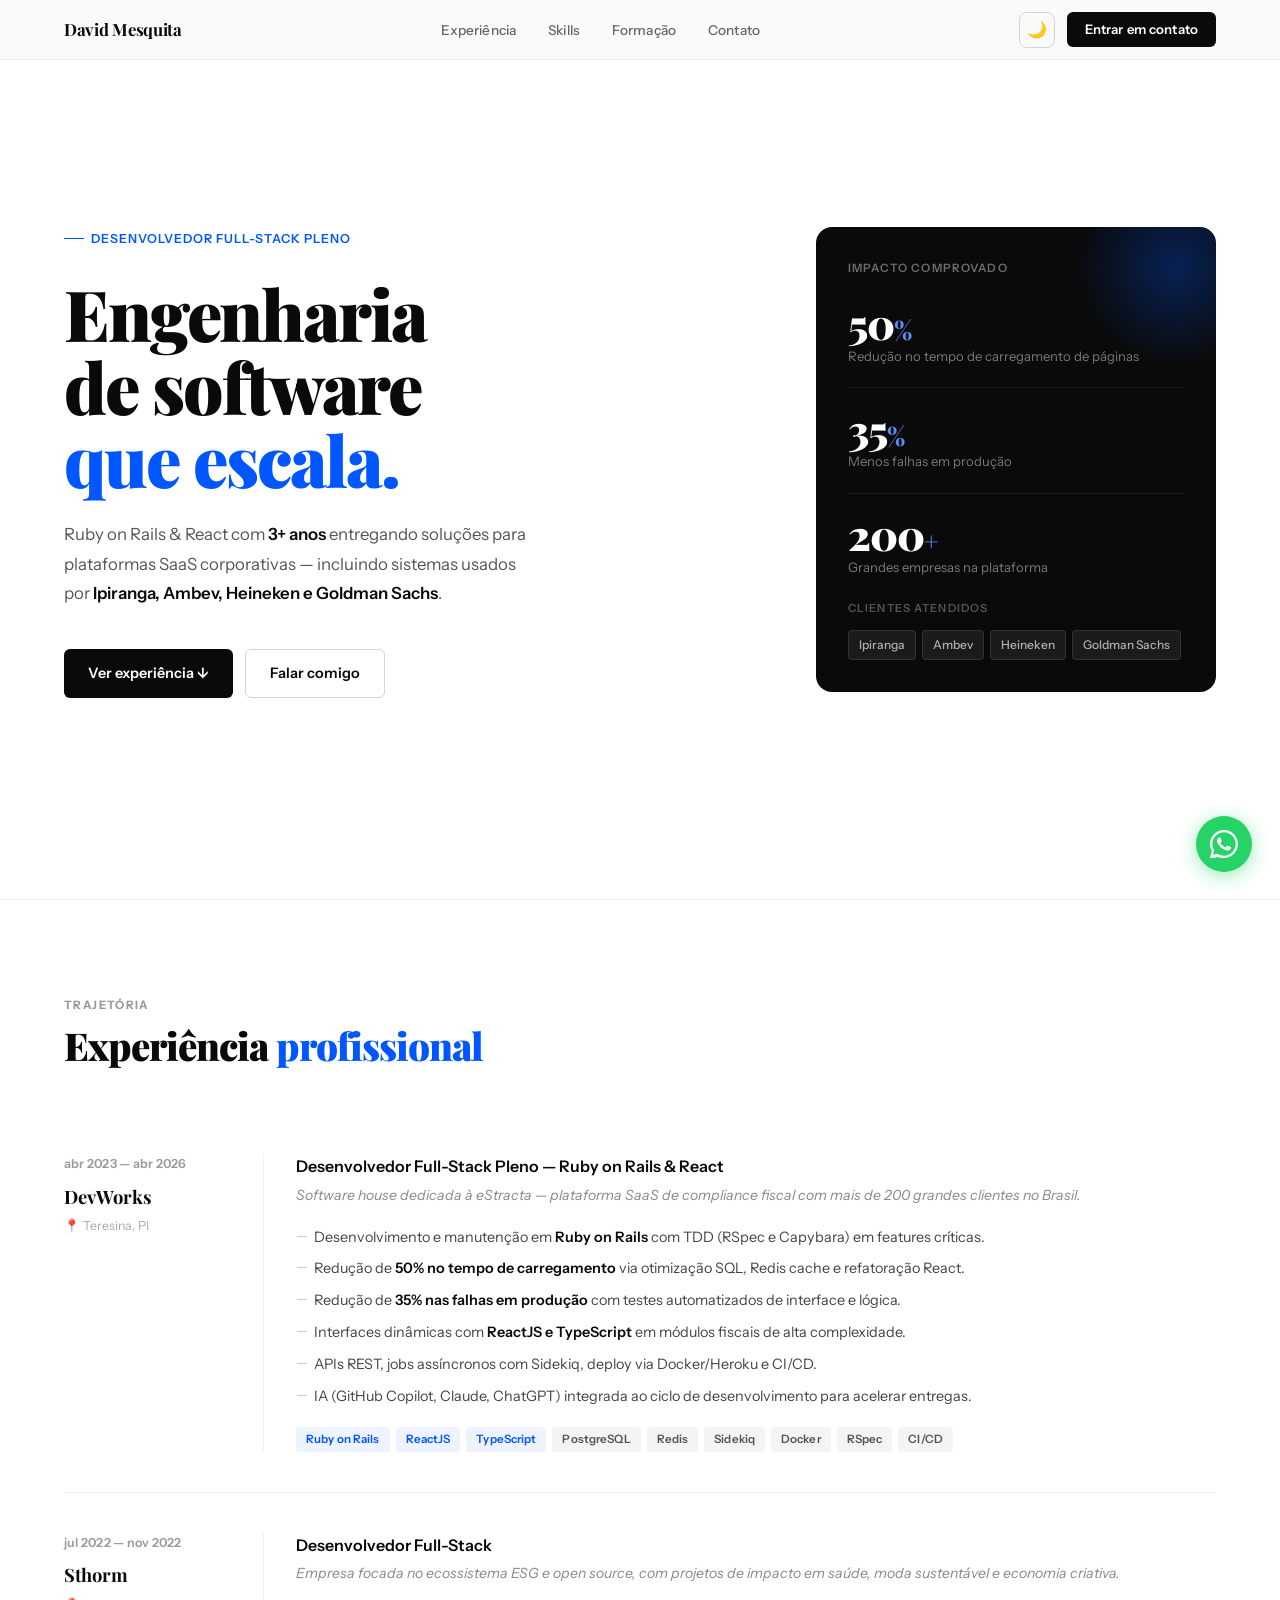
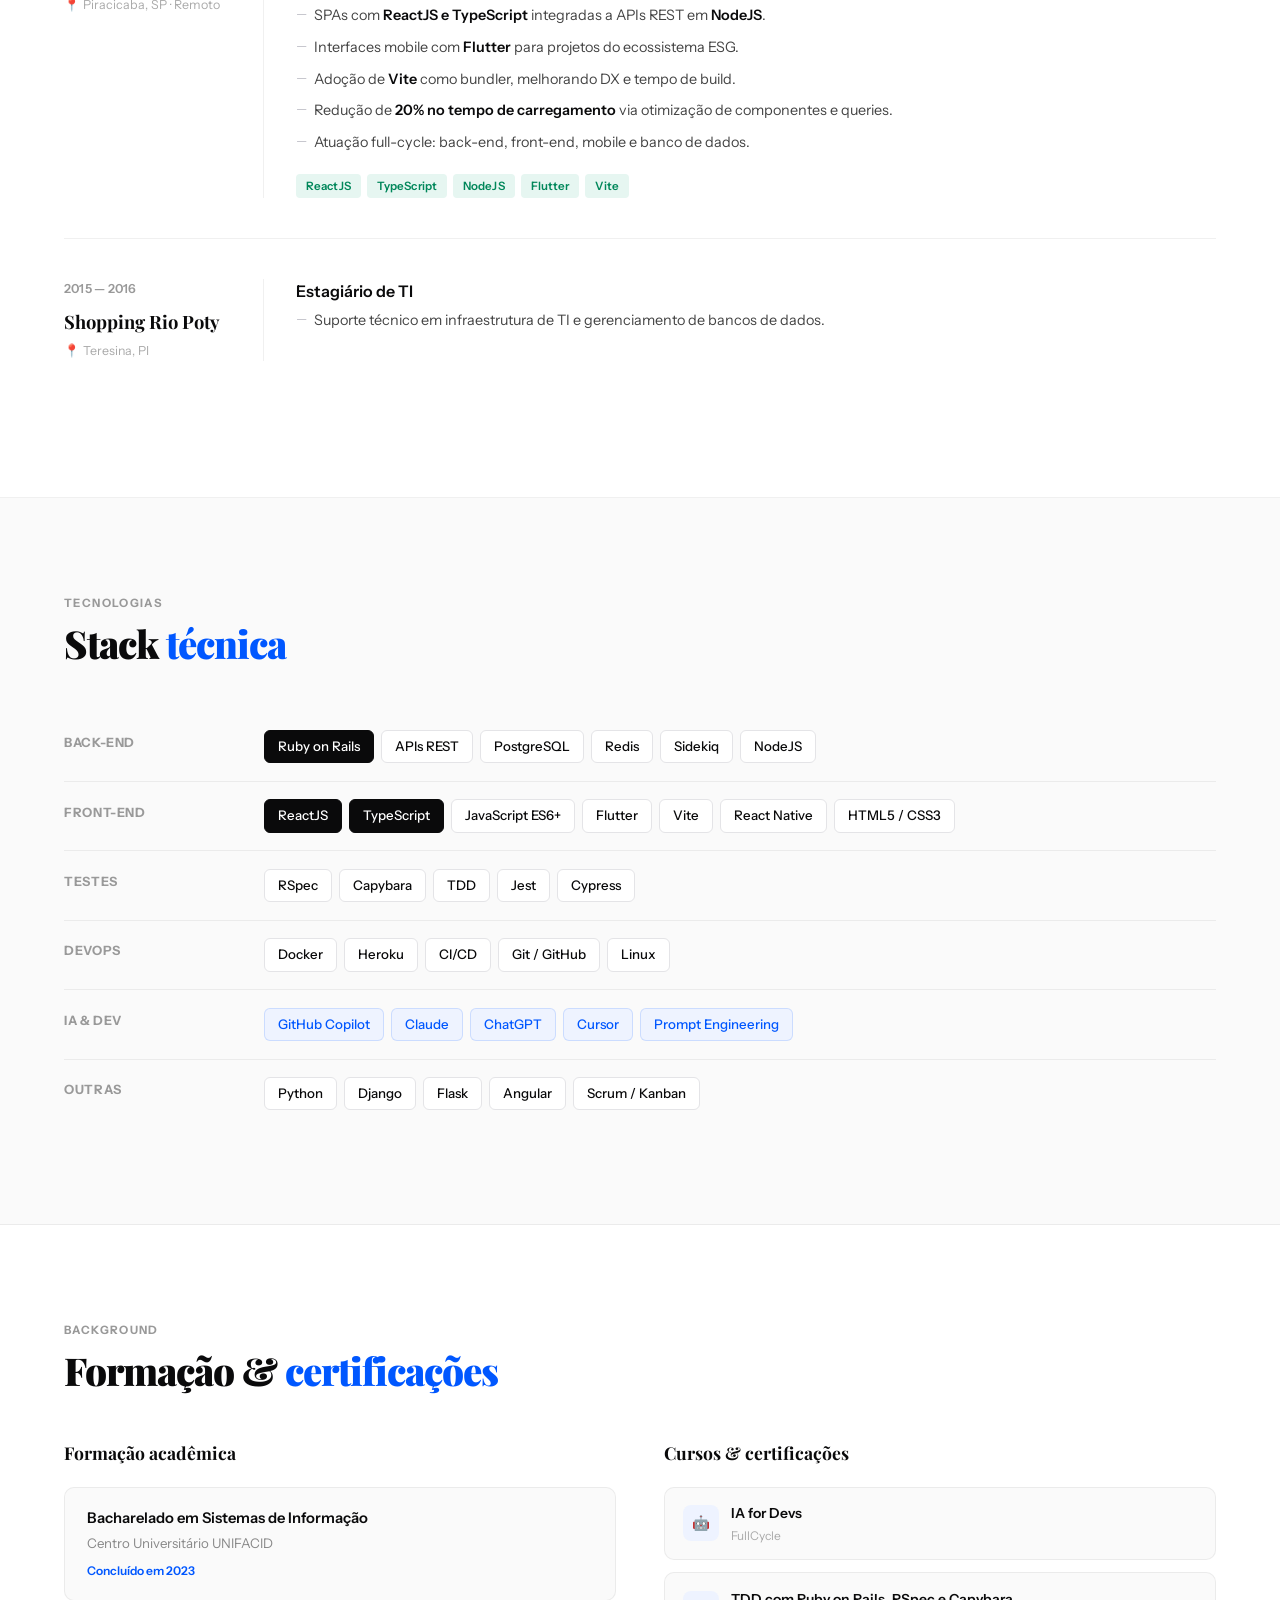
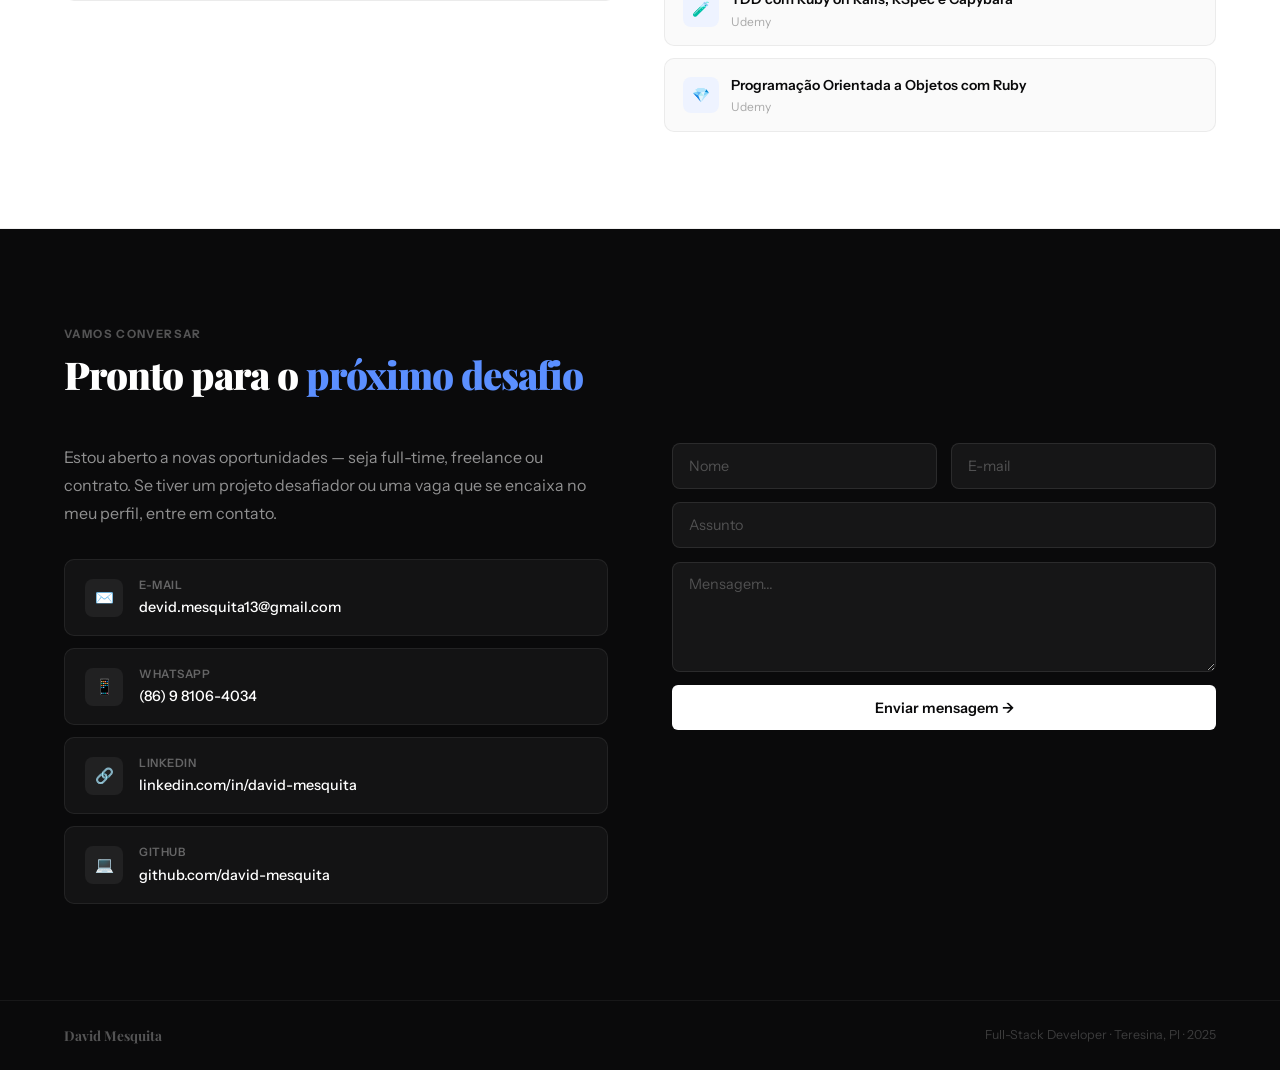
==== index.html @ e768d927 "fix falenames" ====
<!DOCTYPE html>
<html lang="pt-BR">
<head>
<meta charset="UTF-8"/>
<meta name="viewport" content="width=device-width, initial-scale=1.0"/>
<title>David Mesquita — Full-Stack Developer</title>
<link href="https://fonts.googleapis.com/css2?family=Playfair+Display:wght@700;900&family=Instrument+Sans:wght@400;500;600&display=swap" rel="stylesheet"/>
<link rel="stylesheet" href="portfolio-david-mesquita.css"/>
</head>
<body>
 
<nav>
  <span class="nav-name">David Mesquita</span>
  <ul class="nav-links">
    <li><a href="#experiencia">Experiência</a></li>
    <li><a href="#habilidades">Skills</a></li>
    <li><a href="#formacao">Formação</a></li>
    <li><a href="#contato">Contato</a></li>
  </ul>
  <div class="nav-actions">
    <button class="dm-btn" id="dm-toggle" title="Alternar modo escuro">🌙</button>
    <a href="mailto:devid.mesquita13@gmail.com" class="nav-cta">Entrar em contato</a>
  </div>
</nav>
 
<section id="hero">
  <div class="hero-inner section-wrap">
    <div class="hero-left">
      <div class="hero-tag r">Desenvolvedor Full-Stack Pleno</div>
      <h1 class="r2">Engenharia<br>de software<br><em>que escala.</em></h1>
      <p class="hero-desc r3">
        Ruby on Rails &amp; React com <strong>3+ anos</strong> entregando soluções
        para plataformas SaaS corporativas — incluindo sistemas usados por
        <strong>Ipiranga, Ambev, Heineken e Goldman Sachs</strong>.
      </p>
      <div class="hero-actions r3">
        <a href="#experiencia" class="btn btn-dark">Ver experiência ↓</a>
        <a href="#contato" class="btn btn-ghost">Falar comigo</a>
      </div>
    </div>
    <div class="hero-card r2">
      <div class="hc-label">Impacto comprovado</div>
      <div class="hc-stat">
        <div class="hc-num">50<span>%</span></div>
        <div class="hc-desc">Redução no tempo de carregamento de páginas</div>
      </div>
      <div class="hc-divider"></div>
      <div class="hc-stat">
        <div class="hc-num">35<span>%</span></div>
        <div class="hc-desc">Menos falhas em produção</div>
      </div>
      <div class="hc-divider"></div>
      <div class="hc-stat">
        <div class="hc-num">200<span>+</span></div>
        <div class="hc-desc">Grandes empresas na plataforma</div>
      </div>
      <div class="hc-companies">
        <div class="hc-co-label">Clientes atendidos</div>
        <div class="hc-co-list">
          <span class="hc-co-chip">Ipiranga</span>
          <span class="hc-co-chip">Ambev</span>
          <span class="hc-co-chip">Heineken</span>
          <span class="hc-co-chip">Goldman Sachs</span>
        </div>
      </div>
    </div>
  </div>
</section>
 
<section id="experiencia">
  <div class="section-wrap">
    <div class="sec-label r">Trajetória</div>
    <h2 class="r2">Experiência <em>profissional</em></h2>
    <div class="exp-grid">
 
      <div class="exp-row r">
        <div class="exp-left">
          <div class="exp-period">abr 2023 — abr 2026</div>
          <div class="exp-co">DevWorks</div>
          <div class="exp-loc">📍 Teresina, PI</div>
        </div>
        <div class="exp-right">
          <div class="exp-role">Desenvolvedor Full-Stack Pleno — Ruby on Rails &amp; React</div>
          <div class="exp-about">Software house dedicada à eStracta — plataforma SaaS de compliance fiscal com mais de 200 grandes clientes no Brasil.</div>
          <ul class="exp-points">
            <li>Desenvolvimento e manutenção em <strong>Ruby on Rails</strong> com TDD (RSpec e Capybara) em features críticas.</li>
            <li>Redução de <strong>50% no tempo de carregamento</strong> via otimização SQL, Redis cache e refatoração React.</li>
            <li>Redução de <strong>35% nas falhas em produção</strong> com testes automatizados de interface e lógica.</li>
            <li>Interfaces dinâmicas com <strong>ReactJS e TypeScript</strong> em módulos fiscais de alta complexidade.</li>
            <li>APIs REST, jobs assíncronos com Sidekiq, deploy via Docker/Heroku e CI/CD.</li>
            <li>IA (GitHub Copilot, Claude, ChatGPT) integrada ao ciclo de desenvolvimento para acelerar entregas.</li>
          </ul>
          <div class="exp-chips">
            <span class="chip blue">Ruby on Rails</span>
            <span class="chip blue">ReactJS</span>
            <span class="chip blue">TypeScript</span>
            <span class="chip">PostgreSQL</span>
            <span class="chip">Redis</span>
            <span class="chip">Sidekiq</span>
            <span class="chip">Docker</span>
            <span class="chip">RSpec</span>
            <span class="chip">CI/CD</span>
          </div>
        </div>
      </div>
 
      <div class="exp-row r2">
        <div class="exp-left">
          <div class="exp-period">jul 2022 — nov 2022</div>
          <div class="exp-co">Sthorm</div>
          <div class="exp-loc">📍 Piracicaba, SP · Remoto</div>
        </div>
        <div class="exp-right">
          <div class="exp-role">Desenvolvedor Full-Stack</div>
          <div class="exp-about">Empresa focada no ecossistema ESG e open source, com projetos de impacto em saúde, moda sustentável e economia criativa.</div>
          <ul class="exp-points">
            <li>SPAs com <strong>ReactJS e TypeScript</strong> integradas a APIs REST em <strong>NodeJS</strong>.</li>
            <li>Interfaces mobile com <strong>Flutter</strong> para projetos do ecossistema ESG.</li>
            <li>Adoção de <strong>Vite</strong> como bundler, melhorando DX e tempo de build.</li>
            <li>Redução de <strong>20% no tempo de carregamento</strong> via otimização de componentes e queries.</li>
            <li>Atuação full-cycle: back-end, front-end, mobile e banco de dados.</li>
          </ul>
          <div class="exp-chips">
            <span class="chip green">ReactJS</span>
            <span class="chip green">TypeScript</span>
            <span class="chip green">NodeJS</span>
            <span class="chip green">Flutter</span>
            <span class="chip green">Vite</span>
          </div>
        </div>
      </div>
 
      <div class="exp-row r3">
        <div class="exp-left">
          <div class="exp-period">2015 — 2016</div>
          <div class="exp-co">Shopping Rio Poty</div>
          <div class="exp-loc">📍 Teresina, PI</div>
        </div>
        <div class="exp-right">
          <div class="exp-role">Estagiário de TI</div>
          <ul class="exp-points">
            <li>Suporte técnico em infraestrutura de TI e gerenciamento de bancos de dados.</li>
          </ul>
        </div>
      </div>
 
    </div>
  </div>
</section>
 
<section id="habilidades">
  <div class="section-wrap">
    <div class="sec-label r">Tecnologias</div>
    <h2 class="r2">Stack <em>técnica</em></h2>
    <table class="skills-table r">
      <tr>
        <td><div class="sk-cat">Back-End</div></td>
        <td><div class="sk-tags">
          <span class="sk-tag highlight">Ruby on Rails</span>
          <span class="sk-tag">APIs REST</span>
          <span class="sk-tag">PostgreSQL</span>
          <span class="sk-tag">Redis</span>
          <span class="sk-tag">Sidekiq</span>
          <span class="sk-tag">NodeJS</span>
        </div></td>
      </tr>
      <tr>
        <td><div class="sk-cat">Front-End</div></td>
        <td><div class="sk-tags">
          <span class="sk-tag highlight">ReactJS</span>
          <span class="sk-tag highlight">TypeScript</span>
          <span class="sk-tag">JavaScript ES6+</span>
          <span class="sk-tag">Flutter</span>
          <span class="sk-tag">Vite</span>
          <span class="sk-tag">React Native</span>
          <span class="sk-tag">HTML5 / CSS3</span>
        </div></td>
      </tr>
      <tr>
        <td><div class="sk-cat">Testes</div></td>
        <td><div class="sk-tags">
          <span class="sk-tag">RSpec</span>
          <span class="sk-tag">Capybara</span>
          <span class="sk-tag">TDD</span>
          <span class="sk-tag">Jest</span>
          <span class="sk-tag">Cypress</span>
        </div></td>
      </tr>
      <tr>
        <td><div class="sk-cat">DevOps</div></td>
        <td><div class="sk-tags">
          <span class="sk-tag">Docker</span>
          <span class="sk-tag">Heroku</span>
          <span class="sk-tag">CI/CD</span>
          <span class="sk-tag">Git / GitHub</span>
          <span class="sk-tag">Linux</span>
        </div></td>
      </tr>
      <tr>
        <td><div class="sk-cat">IA &amp; Dev</div></td>
        <td><div class="sk-tags">
          <span class="sk-tag ai-tag">GitHub Copilot</span>
          <span class="sk-tag ai-tag">Claude</span>
          <span class="sk-tag ai-tag">ChatGPT</span>
          <span class="sk-tag ai-tag">Cursor</span>
          <span class="sk-tag ai-tag">Prompt Engineering</span>
        </div></td>
      </tr>
      <tr>
        <td><div class="sk-cat">Outras</div></td>
        <td><div class="sk-tags">
          <span class="sk-tag">Python</span>
          <span class="sk-tag">Django</span>
          <span class="sk-tag">Flask</span>
          <span class="sk-tag">Angular</span>
          <span class="sk-tag">Scrum / Kanban</span>
        </div></td>
      </tr>
    </table>
  </div>
</section>
 
<section id="formacao">
  <div class="section-wrap">
    <div class="sec-label r">Background</div>
    <h2 class="r2">Formação &amp; <em>certificações</em></h2>
    <div class="edu-certs-grid">
      <div class="edu-block r">
        <h3>Formação acadêmica</h3>
        <div class="edu-item">
          <div class="edu-degree">Bacharelado em Sistemas de Informação</div>
          <div class="edu-school">Centro Universitário UNIFACID</div>
          <div class="edu-year">Concluído em 2023</div>
        </div>
      </div>
      <div class="edu-block r2">
        <h3>Cursos &amp; certificações</h3>
        <div class="cert-list">
          <div class="cert-item">
            <div class="cert-icon">🤖</div>
            <div>
              <div class="cert-name">IA for Devs</div>
              <div class="cert-source">FullCycle</div>
            </div>
          </div>
          <div class="cert-item">
            <div class="cert-icon">🧪</div>
            <div>
              <div class="cert-name">TDD com Ruby on Rails, RSpec e Capybara</div>
              <div class="cert-source">Udemy</div>
            </div>
          </div>
          <div class="cert-item">
            <div class="cert-icon">💎</div>
            <div>
              <div class="cert-name">Programação Orientada a Objetos com Ruby</div>
              <div class="cert-source">Udemy</div>
            </div>
          </div>
        </div>
      </div>
    </div>
  </div>
</section>
 
<section id="contato">
  <div class="section-wrap">
    <div class="sec-label r">Vamos conversar</div>
    <h2 class="r2">Pronto para o <em>próximo desafio</em></h2>
    <div class="contact-inner">
      <div class="r">
        <p class="contact-text">Estou aberto a novas oportunidades — seja full-time, freelance ou contrato. Se tiver um projeto desafiador ou uma vaga que se encaixa no meu perfil, entre em contato.</p>
        <div class="contact-links">
          <a href="mailto:devid.mesquita13@gmail.com" class="contact-link">
            <div class="cl-icon">✉️</div>
            <div><div class="cl-label">E-mail</div><div class="cl-value">devid.mesquita13@gmail.com</div></div>
          </a>
          <a href="https://wa.me/5586981064034" target="_blank" class="contact-link">
            <div class="cl-icon">📱</div>
            <div><div class="cl-label">WhatsApp</div><div class="cl-value">(86) 9 8106-4034</div></div>
          </a>
          <a href="https://linkedin.com/in/david-mesquita" target="_blank" class="contact-link">
            <div class="cl-icon">🔗</div>
            <div><div class="cl-label">LinkedIn</div><div class="cl-value">linkedin.com/in/david-mesquita</div></div>
          </a>
          <a href="https://github.com/david-mesquita" target="_blank" class="contact-link">
            <div class="cl-icon">💻</div>
            <div><div class="cl-label">GitHub</div><div class="cl-value">github.com/david-mesquita</div></div>
          </a>
        </div>
      </div>
      <form class="contact-form r2" onsubmit="sendForm(event)">
        <div class="cf-row">
          <input type="text" placeholder="Nome" required/>
          <input type="email" placeholder="E-mail" required/>
        </div>
        <input type="text" placeholder="Assunto" required/>
        <textarea placeholder="Mensagem..." required></textarea>
        <button type="submit" class="btn btn-send">Enviar mensagem →</button>
      </form>
    </div>
  </div>
</section>
 
<a href="https://wa.me/5586981064034" target="_blank" id="whatsapp-btn" title="Falar no WhatsApp">
  <svg width="28" height="28" viewBox="0 0 24 24" fill="#fff" xmlns="http://www.w3.org/2000/svg">
    <path d="M17.472 14.382c-.297-.149-1.758-.867-2.03-.967-.273-.099-.471-.148-.67.15-.197.297-.767.966-.94 1.164-.173.199-.347.223-.644.075-.297-.15-1.255-.463-2.39-1.475-.883-.788-1.48-1.761-1.653-2.059-.173-.297-.018-.458.13-.606.134-.133.298-.347.446-.52.149-.174.198-.298.298-.497.099-.198.05-.371-.025-.52-.075-.149-.669-1.612-.916-2.207-.242-.579-.487-.5-.669-.51-.173-.008-.371-.01-.57-.01-.198 0-.52.074-.792.372-.272.297-1.04 1.016-1.04 2.479 0 1.462 1.065 2.875 1.213 3.074.149.198 2.096 3.2 5.077 4.487.709.306 1.262.489 1.694.625.712.227 1.36.195 1.871.118.571-.085 1.758-.719 2.006-1.413.248-.694.248-1.289.173-1.413-.074-.124-.272-.198-.57-.347z"/>
    <path d="M12 0C5.373 0 0 5.373 0 12c0 2.127.558 4.126 1.535 5.862L.057 23.885a.5.5 0 0 0 .611.611l6.101-1.442A11.945 11.945 0 0 0 12 24c6.627 0 12-5.373 12-12S18.627 0 12 0zm0 22c-1.891 0-3.667-.516-5.184-1.416l-.372-.22-3.862.913.944-3.785-.243-.389A9.96 9.96 0 0 1 2 12C2 6.477 6.477 2 12 2s10 4.477 10 10-4.477 10-10 10z"/>
  </svg>
</a>
 
<footer>
  <span class="footer-name">David Mesquita</span>
  <span class="footer-note">Full-Stack Developer · Teresina, PI · 2025</span>
</footer>
 
<script>
const dmBtn=document.getElementById('dm-toggle');
const saved=localStorage.getItem('dm');
if(saved==='1'){document.body.classList.add('dark');dmBtn.textContent='☀️'}
dmBtn.onclick=()=>{
  const on=document.body.classList.toggle('dark');
  dmBtn.textContent=on?'☀️':'🌙';
  localStorage.setItem('dm',on?'1':'0');
};
const wa=document.getElementById('whatsapp-btn');
wa.onmouseenter=()=>{wa.style.transform='scale(1.1)';wa.style.boxShadow='0 6px 28px rgba(37,211,102,.6)'};
wa.onmouseleave=()=>{wa.style.transform='';wa.style.boxShadow='0 4px 20px rgba(37,211,102,.45)'};
const io=new IntersectionObserver(e=>{e.forEach(x=>{if(x.isIntersecting)x.target.classList.add('in')})},{threshold:0.08});
document.querySelectorAll('.r,.r2,.r3').forEach(el=>io.observe(el));
function sendForm(e){
  e.preventDefault();
  const b=e.target.querySelector('button');
  b.textContent='Mensagem enviada ✓';
  b.style.background='#e6f6f1';b.style.color='#00875A';
  setTimeout(()=>{b.textContent='Enviar mensagem →';b.style.background='';b.style.color='';e.target.reset();},3500);
}
</script>
</body>
</html>
---- portfolio-david-mesquita.css ----
﻿
*,*::before,*::after{box-sizing:border-box;margin:0;padding:0}
:root{
  --ink:#0A0A0B;
  --ink2:#111114;
  --ink3:#18181C;
  --wire:#E8E8EA;
  --wire2:#C8C8CC;
  --wire3:rgba(0,0,0,0.06);
  --blue:#0057FF;
  --blue-light:#EEF3FF;
  --green:#00875A;
  --green-light:#E6F6F1;
  --amber:#7A4F00;
  --amber-light:#FFF8E6;
  --head:'Playfair Display',serif;
  --body:'Instrument Sans',sans-serif;
  --r:6px;
}
html{scroll-behavior:smooth}
body{background:#FAFAFA;color:var(--ink);font-family:var(--body);font-size:16px;line-height:1.6;-webkit-font-smoothing:antialiased;transition:background .3s,color .3s}
body.dark{background:#111114;color:#F0F0F2}
body.dark nav{background:rgba(17,17,20,0.92);border-bottom-color:rgba(255,255,255,0.06)}
body.dark .nav-name{color:#F0F0F2}
body.dark .nav-links a{color:#777}
body.dark .nav-links a:hover{color:#F0F0F2}
body.dark .nav-cta{background:#F0F0F2;color:#111}
body.dark #hero{background:#111114}
body.dark h1,body.dark h2{color:#F0F0F2}
body.dark .hero-desc{color:#888}
body.dark .hero-desc strong{color:#F0F0F2}
body.dark .btn-ghost{color:#F0F0F2;border-color:rgba(255,255,255,0.15)}
body.dark .btn-ghost:hover{border-color:#F0F0F2}
body.dark #experiencia,body.dark #formacao{background:#111114}
body.dark #habilidades{background:#0D0D10}
body.dark .exp-left{border-right-color:rgba(255,255,255,0.07)}
body.dark .exp-row:not(:last-child){border-bottom-color:rgba(255,255,255,0.07)}
body.dark .exp-co,.body.dark .exp-role{color:#F0F0F2}
body.dark .exp-role{color:#F0F0F2}
body.dark .exp-period,.body.dark .exp-loc,.body.dark .exp-about{color:#666}
body.dark .exp-loc{color:#666}
body.dark .exp-about{color:#666;font-style:italic}
body.dark .exp-points li{color:#999}
body.dark .exp-points li strong{color:#F0F0F2}
body.dark .chip{background:rgba(255,255,255,0.06);color:#aaa}
body.dark .chip.blue{background:rgba(0,87,255,0.15);color:#6BA3FF}
body.dark .chip.green{background:rgba(0,135,90,0.15);color:#3ECF8E}
body.dark .skills-table tr{border-bottom-color:rgba(255,255,255,0.07)}
body.dark .skills-table tr:hover{background:rgba(255,255,255,0.03)}
body.dark .sk-cat{color:#555}
body.dark .sk-tag{background:#1A1A1F;border-color:rgba(255,255,255,0.09);color:#ccc}
body.dark .sk-tag:hover{border-color:rgba(255,255,255,0.25)}
body.dark .sk-tag.highlight{background:#F0F0F2;color:#111;border-color:#F0F0F2}
body.dark .sk-tag.ai-tag{background:rgba(0,87,255,0.15);color:#6BA3FF;border-color:rgba(0,87,255,0.25)}
body.dark .sec-label{color:#444}
body.dark .edu-item{background:#1A1A1F;border-color:rgba(255,255,255,0.07)}
body.dark .cert-item{background:#1A1A1F;border-color:rgba(255,255,255,0.07)}
body.dark .edu-degree,.body.dark .edu-block h3{color:#F0F0F2}
body.dark .edu-block h3{color:#F0F0F2}
body.dark .edu-school,.body.dark .cert-source{color:#666}
body.dark .cert-source{color:#555}
body.dark .cert-name{color:#F0F0F2}
body.dark .edu-certs-grid .edu-year{color:#6BA3FF}
.dm-btn{
  width:36px;height:36px;border-radius:8px;
  background:transparent;border:1.5px solid #D4D4D8;
  display:flex;align-items:center;justify-content:center;
  cursor:pointer;transition:all .18s;font-size:1rem;flex-shrink:0;
}
.dm-btn:hover{border-color:var(--ink);background:rgba(0,0,0,0.04)}
body.dark .dm-btn{border-color:rgba(255,255,255,0.15);background:rgba(255,255,255,0.04)}
body.dark .dm-btn:hover{border-color:rgba(255,255,255,0.35)}
 
nav{
  position:fixed;top:0;left:0;right:0;z-index:200;
  display:flex;align-items:center;justify-content:space-between;
  padding:0 5%;height:60px;
  background:rgba(250,250,250,0.92);
  backdrop-filter:blur(20px);
  border-bottom:1px solid rgba(0,0,0,0.06);
}
.nav-name{font-family:var(--head);font-size:1.05rem;font-weight:700;letter-spacing:-0.3px;color:var(--ink)}
.nav-links{display:flex;gap:2rem;list-style:none}
.nav-links a{color:#666;text-decoration:none;font-size:0.85rem;font-weight:500;letter-spacing:0.01em;transition:color .2s}
.nav-links a:hover{color:var(--ink)}
.nav-actions{display:flex;align-items:center;gap:.75rem}
.nav-cta{
  padding:7px 18px;border-radius:var(--r);
  background:var(--ink);color:#fff;
  font-size:0.82rem;font-weight:600;
  text-decoration:none;letter-spacing:0.01em;
  transition:opacity .2s;
}
.nav-cta:hover{opacity:.8}
 
#hero{
  min-height:100vh;display:flex;align-items:center;
  padding:100px 5% 80px;
  background:#fff;
  border-bottom:1px solid var(--wire3);
  position:relative;overflow:hidden;
}
.hero-inner{max-width:1200px;margin:0 auto;width:100%;display:grid;grid-template-columns:1fr 400px;gap:5rem;align-items:center}
.hero-tag{
  display:inline-flex;align-items:center;gap:7px;
  font-size:0.78rem;font-weight:600;letter-spacing:0.08em;text-transform:uppercase;
  color:var(--blue);margin-bottom:1.75rem;
}
.hero-tag::before{content:'';width:20px;height:1.5px;background:var(--blue)}
h1{
  font-family:var(--head);
  font-size:clamp(3.2rem,5.5vw,4.8rem);
  font-weight:900;line-height:1.04;
  letter-spacing:-2px;color:var(--ink);
  margin-bottom:1.5rem;
}
h1 em{font-style:normal;color:var(--blue)}
.hero-desc{
  font-size:1.05rem;color:#555;line-height:1.75;
  max-width:480px;margin-bottom:2.5rem;font-weight:400;
}
.hero-desc strong{color:var(--ink);font-weight:600}
.hero-actions{display:flex;gap:.75rem;flex-wrap:wrap}
.btn{
  display:inline-flex;align-items:center;gap:8px;
  padding:.75rem 1.5rem;border-radius:var(--r);
  font-family:var(--body);font-size:.9rem;font-weight:600;
  text-decoration:none;transition:all .18s;cursor:pointer;border:none;
}
.btn-dark{background:var(--ink);color:#fff}
.btn-dark:hover{background:#222;transform:translateY(-1px);box-shadow:0 4px 16px rgba(0,0,0,.18)}
.btn-ghost{background:transparent;color:var(--ink);border:1.5px solid #D4D4D8}
.btn-ghost:hover{border-color:var(--ink);transform:translateY(-1px)}
 
.hero-card{
  background:var(--ink);border-radius:16px;
  padding:2rem;position:relative;overflow:hidden;
}
.hero-card::before{
  content:'';position:absolute;top:-60px;right:-60px;
  width:200px;height:200px;border-radius:50%;
  background:radial-gradient(circle,rgba(0,87,255,.3) 0%,transparent 70%);
  pointer-events:none;
}
.hc-label{font-size:.72rem;font-weight:600;letter-spacing:.1em;text-transform:uppercase;color:rgba(255,255,255,.4);margin-bottom:1.5rem}
.hc-stat{margin-bottom:1.4rem}
.hc-stat:last-of-type{margin-bottom:0}
.hc-num{font-family:var(--head);font-size:2.6rem;font-weight:900;color:#fff;line-height:1;letter-spacing:-1px}
.hc-num span{color:#5B8FFF;font-size:1.6rem}
.hc-desc{font-size:.82rem;color:rgba(255,255,255,.45);margin-top:.2rem;line-height:1.4}
.hc-divider{height:1px;background:rgba(255,255,255,.07);margin:1.2rem 0}
.hc-companies{margin-top:1.5rem}
.hc-co-label{font-size:.7rem;font-weight:600;letter-spacing:.1em;text-transform:uppercase;color:rgba(255,255,255,.3);margin-bottom:.75rem}
.hc-co-list{display:flex;flex-wrap:wrap;gap:6px}
.hc-co-chip{
  font-size:.75rem;font-weight:500;
  padding:4px 10px;border-radius:4px;
  background:rgba(255,255,255,.07);
  border:1px solid rgba(255,255,255,.1);
  color:rgba(255,255,255,.65);
}
 
.section-wrap{max-width:1200px;margin:0 auto}
section{padding:6rem 5%;border-bottom:1px solid var(--wire3)}
.sec-label{font-size:.72rem;font-weight:700;letter-spacing:.12em;text-transform:uppercase;color:#999;margin-bottom:.6rem}
h2{font-family:var(--head);font-size:clamp(1.9rem,3vw,2.6rem);font-weight:900;letter-spacing:-1px;line-height:1.1;margin-bottom:3rem}
h2 em{font-style:normal;color:var(--blue)}
 
#experiencia{background:#fff}
.exp-grid{display:flex;flex-direction:column}
.exp-row{
  display:grid;grid-template-columns:200px 1fr;
  padding:2.5rem 0;
}
.exp-row:not(:last-child){border-bottom:1px solid var(--wire3)}
.exp-left{padding-right:2rem;border-right:1px solid var(--wire3)}
.exp-period{font-size:.78rem;font-weight:600;color:#999;letter-spacing:.02em;margin-bottom:.5rem}
.exp-co{font-family:var(--head);font-size:1.15rem;font-weight:700;color:var(--ink);margin-bottom:.3rem}
.exp-loc{font-size:.78rem;color:#aaa}
.exp-right{padding-left:2rem}
.exp-role{font-size:1rem;font-weight:600;color:var(--ink);margin-bottom:.3rem}
.exp-about{font-size:.88rem;color:#888;font-style:italic;margin-bottom:1.2rem;line-height:1.55}
.exp-points{list-style:none;display:flex;flex-direction:column;gap:.55rem;margin-bottom:1.2rem}
.exp-points li{font-size:.9rem;color:#444;padding-left:1.1rem;position:relative;line-height:1.6}
.exp-points li::before{content:'—';position:absolute;left:0;color:#C0C0C8;font-size:.8rem}
.exp-points li strong{color:var(--ink);font-weight:600}
.exp-chips{display:flex;flex-wrap:wrap;gap:6px}
.chip{font-size:.72rem;font-weight:600;padding:3px 10px;border-radius:4px;background:#F4F4F5;color:#555;letter-spacing:.01em}
.chip.blue{background:var(--blue-light);color:var(--blue)}
.chip.green{background:var(--green-light);color:var(--green)}
 
#habilidades{background:#FAFAFA}
.skills-table{width:100%;border-collapse:collapse}
.skills-table tr{border-bottom:1px solid var(--wire3);transition:background .15s}
.skills-table tr:last-child{border-bottom:none}
.skills-table tr:hover{background:rgba(0,0,0,.02)}
.skills-table td{padding:1.1rem 0;vertical-align:top}
.skills-table td:first-child{width:200px;padding-right:2rem}
.sk-cat{font-size:.8rem;font-weight:700;color:#999;letter-spacing:.05em;text-transform:uppercase;padding-top:.2rem}
.sk-tags{display:flex;flex-wrap:wrap;gap:7px}
.sk-tag{font-size:.83rem;font-weight:500;color:var(--ink);padding:5px 13px;border-radius:var(--r);background:#fff;border:1px solid #E4E4E7;transition:all .15s}
.sk-tag:hover{border-color:#A0A0A8}
.sk-tag.highlight{background:var(--ink);color:#fff;border-color:var(--ink)}
.sk-tag.ai-tag{background:var(--blue-light);color:var(--blue);border-color:rgba(0,87,255,.15)}
 
#formacao{background:#fff}
.edu-certs-grid{display:grid;grid-template-columns:1fr 1fr;gap:3rem}
.edu-block h3{font-family:var(--head);font-size:1.1rem;font-weight:700;margin-bottom:1.2rem;color:var(--ink)}
.edu-item{padding:1.2rem 1.4rem;border-radius:10px;border:1px solid var(--wire3);margin-bottom:.75rem;background:#FAFAFA}
.edu-degree{font-weight:600;font-size:.92rem;color:var(--ink)}
.edu-school{font-size:.83rem;color:#888;margin-top:.2rem}
.edu-year{font-size:.75rem;font-weight:600;color:var(--blue);margin-top:.4rem}
.cert-list{display:flex;flex-direction:column;gap:.75rem}
.cert-item{display:flex;align-items:center;gap:.75rem;padding:.9rem 1.1rem;border-radius:10px;border:1px solid var(--wire3);background:#FAFAFA}
.cert-icon{width:36px;height:36px;border-radius:8px;background:var(--blue-light);display:flex;align-items:center;justify-content:center;font-size:.9rem;flex-shrink:0}
.cert-name{font-size:.87rem;font-weight:600;color:var(--ink)}
.cert-source{font-size:.75rem;color:#aaa;margin-top:.1rem}
 
#contato{background:var(--ink);border-bottom:none}
#contato .sec-label{color:rgba(255,255,255,.3)}
#contato h2{color:#fff}
#contato h2 em{color:#5B8FFF}
.contact-inner{display:grid;grid-template-columns:1fr 1fr;gap:4rem;align-items:start}
.contact-text{color:rgba(255,255,255,.55);font-size:1rem;line-height:1.75;margin-bottom:2rem}
.contact-links{display:flex;flex-direction:column;gap:.75rem}
.contact-link{
  display:flex;align-items:center;gap:1rem;
  padding:1rem 1.25rem;border-radius:10px;
  background:rgba(255,255,255,.04);border:1px solid rgba(255,255,255,.07);
  text-decoration:none;color:#fff;transition:all .18s;
}
.contact-link:hover{background:rgba(255,255,255,.07);transform:translateX(4px)}
.cl-icon{width:38px;height:38px;border-radius:8px;background:rgba(255,255,255,.06);display:flex;align-items:center;justify-content:center;font-size:.95rem;flex-shrink:0}
.cl-label{font-size:.72rem;color:rgba(255,255,255,.35);letter-spacing:.05em;text-transform:uppercase;font-weight:600}
.cl-value{font-size:.9rem;font-weight:500;margin-top:.1rem}
.contact-form{display:flex;flex-direction:column;gap:.85rem}
.cf-row{display:grid;grid-template-columns:1fr 1fr;gap:.85rem}
.contact-form input,.contact-form textarea{
  background:rgba(255,255,255,.05);
  border:1px solid rgba(255,255,255,.09);
  color:#fff;border-radius:8px;
  padding:.8rem 1rem;font-family:var(--body);font-size:.9rem;
  outline:none;transition:border-color .18s;
}
.contact-form input:focus,.contact-form textarea:focus{border-color:rgba(91,143,255,.5)}
.contact-form input::placeholder,.contact-form textarea::placeholder{color:rgba(255,255,255,.25)}
.contact-form textarea{min-height:110px;resize:vertical}
.btn-send{background:#fff;color:var(--ink);border:none;justify-content:center;font-size:.9rem;padding:.85rem 1.5rem}
.btn-send:hover{background:#e8e8ea;transform:translateY(-1px)}
 
footer{padding:1.5rem 5%;display:flex;justify-content:space-between;align-items:center;background:var(--ink);border-top:1px solid rgba(255,255,255,.06)}
.footer-name{font-family:var(--head);font-size:.85rem;color:rgba(255,255,255,.3);font-weight:700}
.footer-note{font-size:.78rem;color:rgba(255,255,255,.2)}
 
.r{opacity:0;transform:translateY(20px);transition:opacity .55s ease,transform .55s ease}
.r.in{opacity:1;transform:none}
.r2{opacity:0;transform:translateY(20px);transition:opacity .55s .1s ease,transform .55s .1s ease}
.r2.in{opacity:1;transform:none}
.r3{opacity:0;transform:translateY(20px);transition:opacity .55s .2s ease,transform .55s .2s ease}
.r3.in{opacity:1;transform:none}
 
@media(max-width:900px){
  .hero-inner{grid-template-columns:1fr;gap:2.5rem}
  .exp-row{grid-template-columns:1fr}
  .exp-left{border-right:none;border-bottom:1px solid var(--wire3);padding-right:0;padding-bottom:1rem;margin-bottom:1rem}
  .exp-right{padding-left:0}
  .edu-certs-grid{grid-template-columns:1fr}
  .contact-inner{grid-template-columns:1fr}
  .cf-row{grid-template-columns:1fr}
  .nav-links{display:none}
  footer{flex-direction:column;gap:.4rem;text-align:center}
}

#whatsapp-btn {
position:fixed;
bottom:28px;
right:28px;
z-index:999;
width:56px;
height:56px;
border-radius:50%;
background:#25D366;
color:#fff;
display:flex;
align-items:center;
justify-content:center;
box-shadow:0 4px 20px rgba(37,211,102,.45);
transition:transform .2s,box-shadow .2s;
text-decoration:none;
}
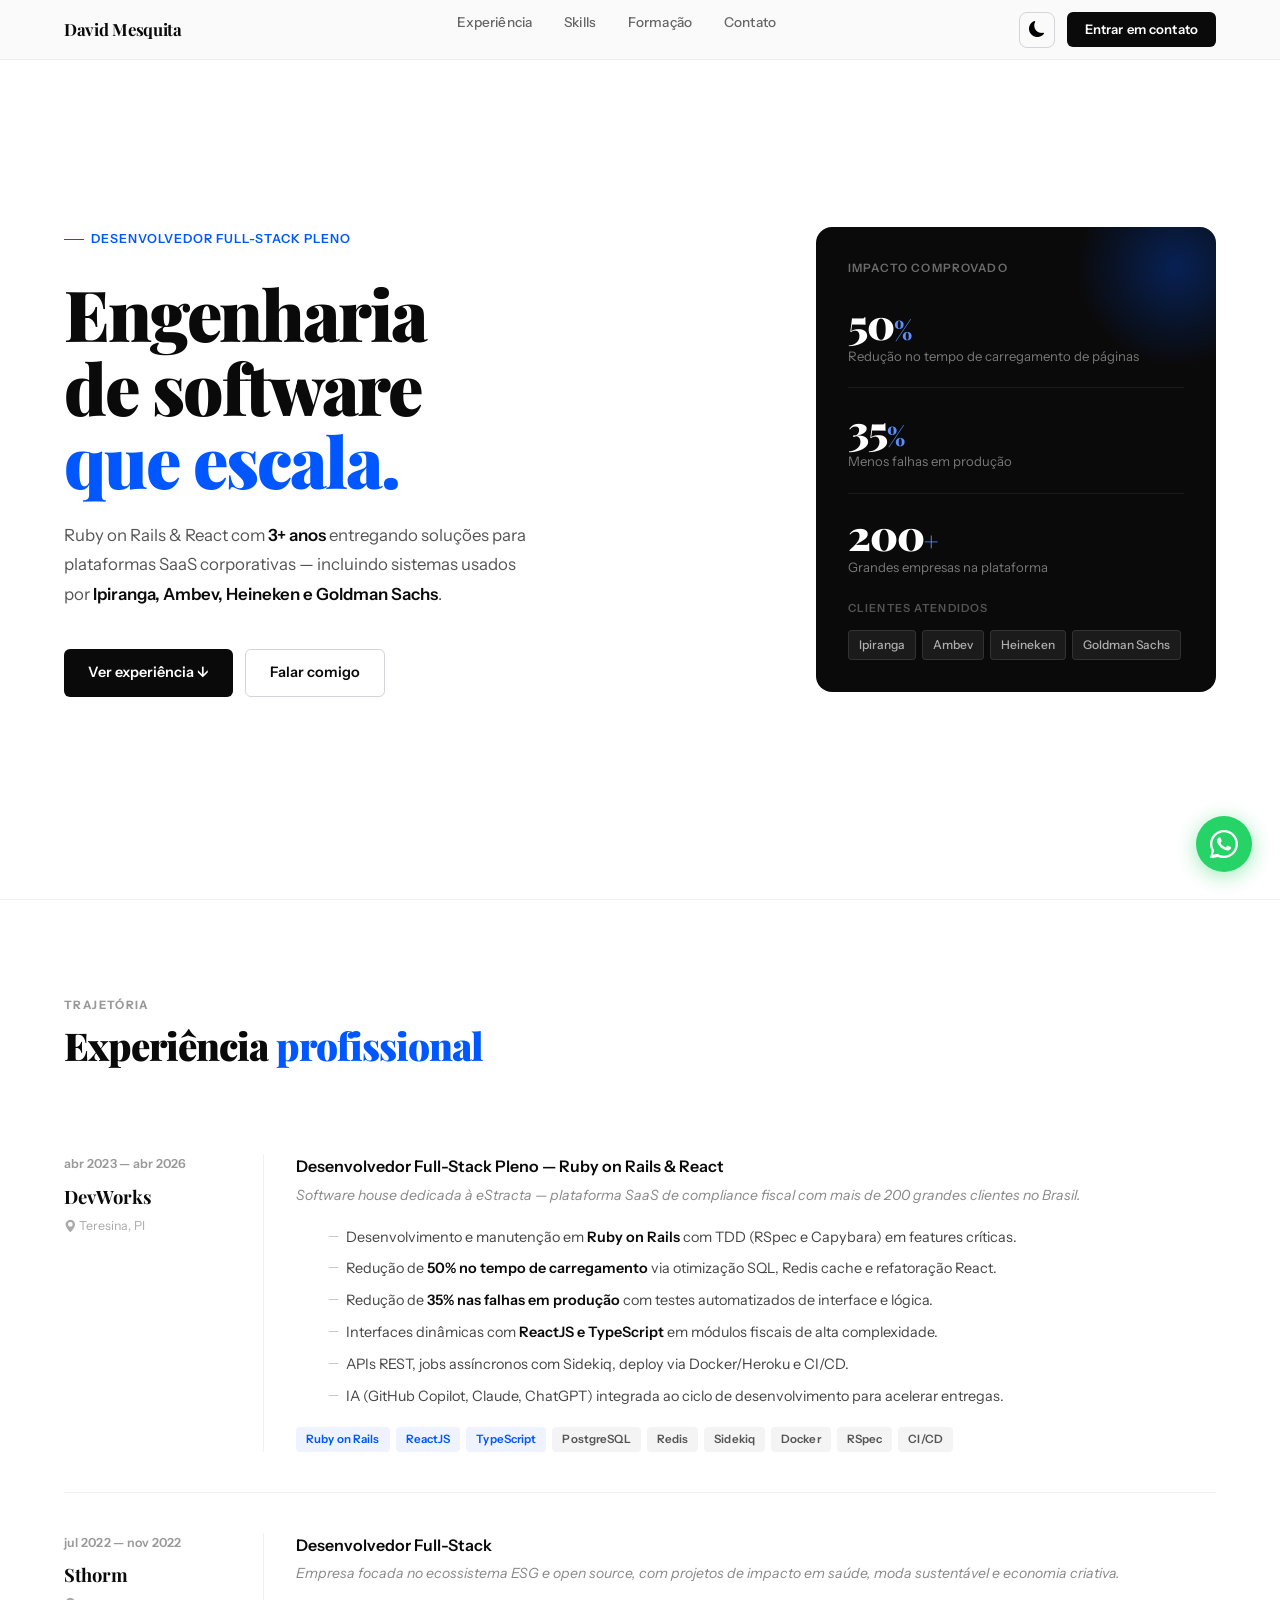
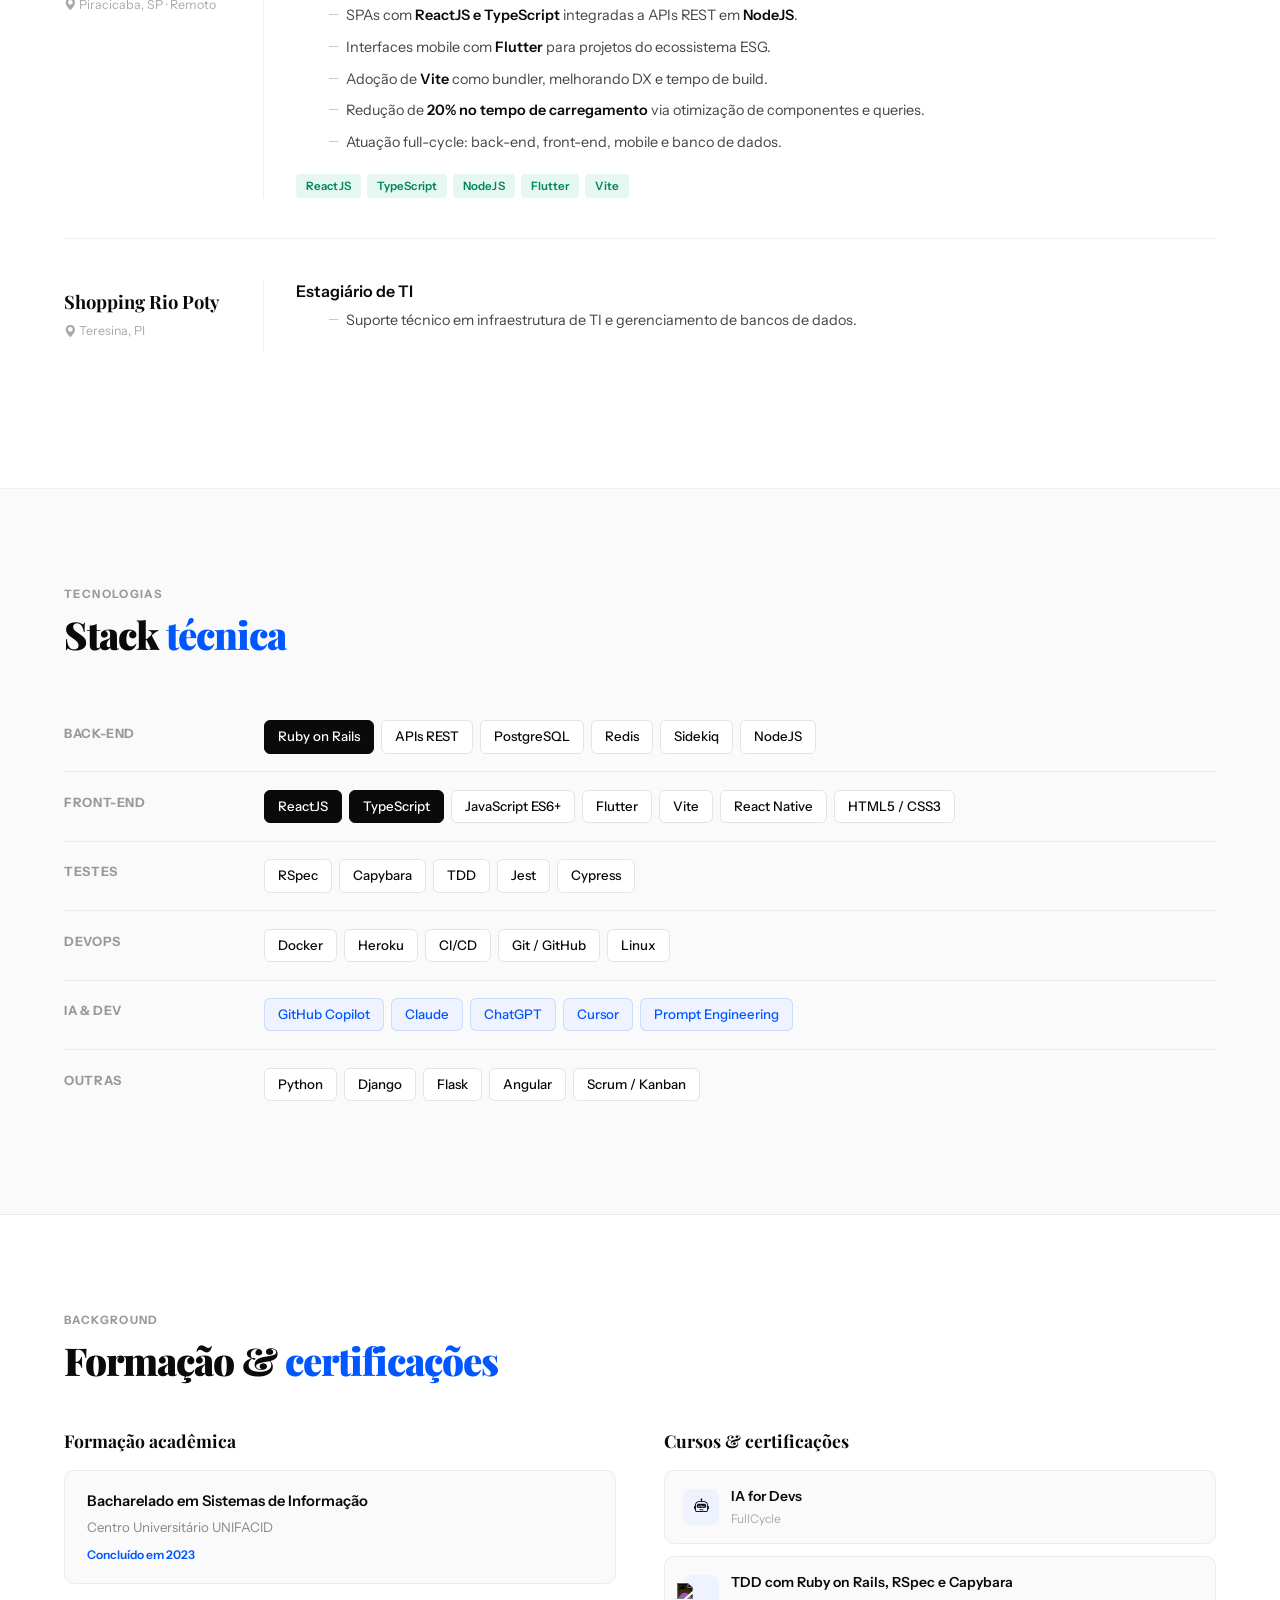
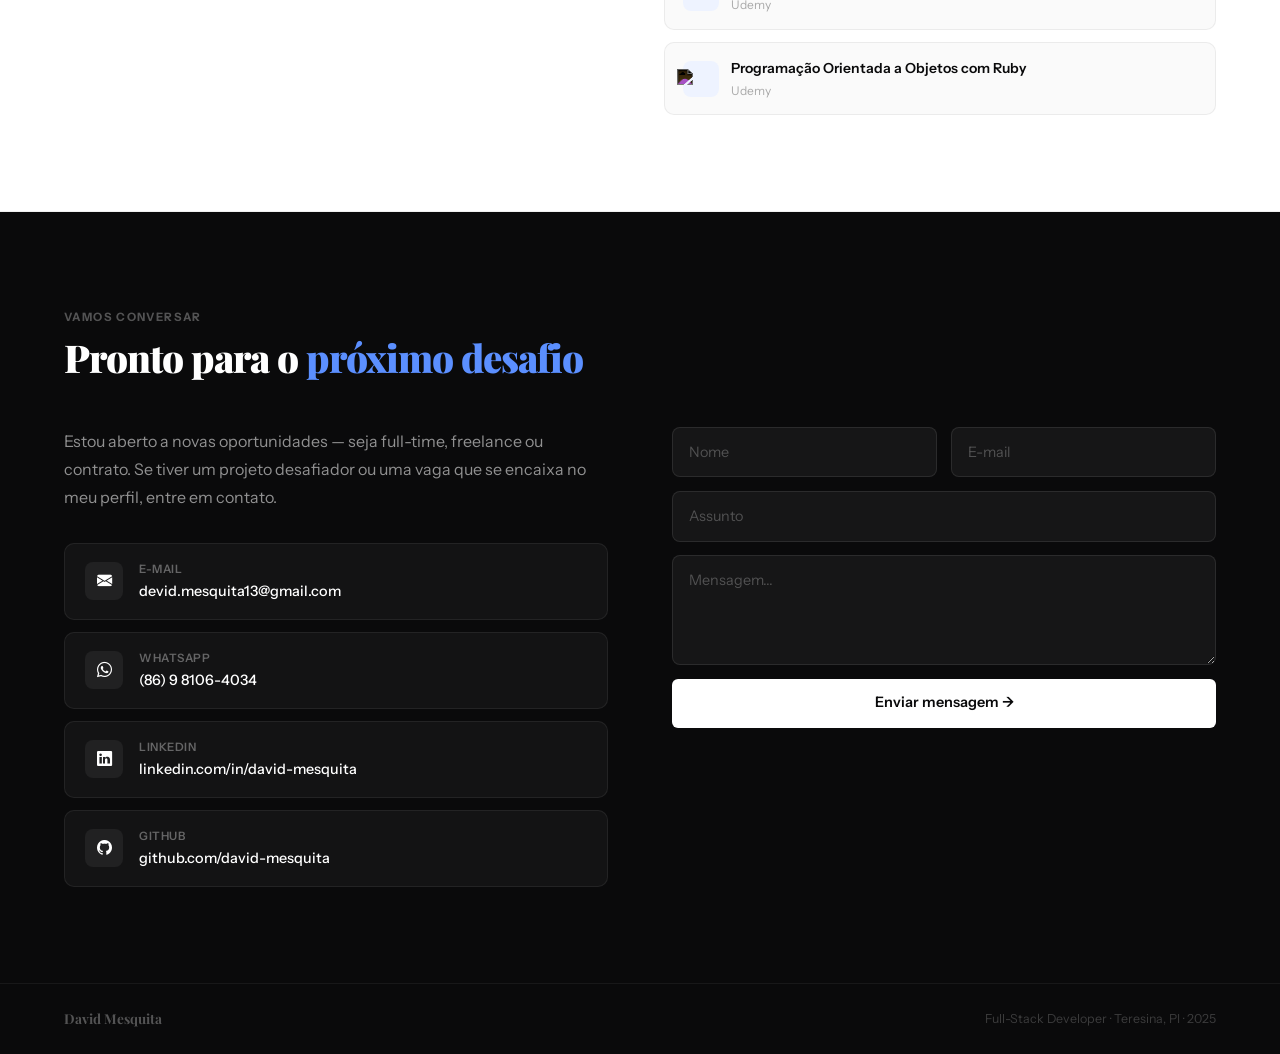
==== commit 83767497: "fix icons" ====
--- a/index.html
+++ b/index.html
@@ -5,6 +5,8 @@
 <meta name="viewport" content="width=device-width, initial-scale=1.0"/>
 <title>David Mesquita — Full-Stack Developer</title>
 <link href="https://fonts.googleapis.com/css2?family=Playfair+Display:wght@700;900&family=Instrument+Sans:wght@400;500;600&display=swap" rel="stylesheet"/>
+<link rel="stylesheet" href="https://cdn.jsdelivr.net/npm/bootstrap@5.3.3/dist/css/bootstrap.min.css"/>
+<link rel="stylesheet" href="https://cdn.jsdelivr.net/npm/bootstrap-icons@1.11.3/font/bootstrap-icons.min.css"/>
 <link rel="stylesheet" href="portfolio-david-mesquita.css"/>
 </head>
 <body>
@@ -18,7 +20,7 @@
     <li><a href="#contato">Contato</a></li>
   </ul>
   <div class="nav-actions">
-    <button class="dm-btn" id="dm-toggle" title="Alternar modo escuro">🌙</button>
+    <button class="dm-btn" id="dm-toggle" title="Alternar modo escuro"><i class="bi bi-moon-fill"></i></button>
     <a href="mailto:devid.mesquita13@gmail.com" class="nav-cta">Entrar em contato</a>
   </div>
 </nav>
@@ -77,7 +79,7 @@
         <div class="exp-left">
           <div class="exp-period">abr 2023 — abr 2026</div>
           <div class="exp-co">DevWorks</div>
-          <div class="exp-loc">📍 Teresina, PI</div>
+          <div class="exp-loc"><i class="bi bi-geo-alt-fill"></i> Teresina, PI</div>
         </div>
         <div class="exp-right">
           <div class="exp-role">Desenvolvedor Full-Stack Pleno — Ruby on Rails &amp; React</div>
@@ -108,7 +110,7 @@
         <div class="exp-left">
           <div class="exp-period">jul 2022 — nov 2022</div>
           <div class="exp-co">Sthorm</div>
-          <div class="exp-loc">📍 Piracicaba, SP · Remoto</div>
+          <div class="exp-loc"><i class="bi bi-geo-alt-fill"></i> Piracicaba, SP · Remoto</div>
         </div>
         <div class="exp-right">
           <div class="exp-role">Desenvolvedor Full-Stack</div>
@@ -132,9 +134,9 @@
  
       <div class="exp-row r3">
         <div class="exp-left">
-          <div class="exp-period">2015 — 2016</div>
+          <div class="exp-period"></div>
           <div class="exp-co">Shopping Rio Poty</div>
-          <div class="exp-loc">📍 Teresina, PI</div>
+          <div class="exp-loc"><i class="bi bi-geo-alt-fill"></i> Teresina, PI</div>
         </div>
         <div class="exp-right">
           <div class="exp-role">Estagiário de TI</div>
@@ -237,21 +239,21 @@
         <h3>Cursos &amp; certificações</h3>
         <div class="cert-list">
           <div class="cert-item">
-            <div class="cert-icon">🤖</div>
+            <div class="cert-icon"><i class="bi bi-robot"></i></div>
             <div>
               <div class="cert-name">IA for Devs</div>
               <div class="cert-source">FullCycle</div>
             </div>
           </div>
           <div class="cert-item">
-            <div class="cert-icon">🧪</div>
+            <div class="cert-icon"><img src="https://cdn.brandfetch.io/idTqV2BNgX/w/800/h/1532/theme/dark/symbol.png?c=1bxid64Mup7aczewSAYMX&t=1741065942533" alt="Udemy" class="cert-brand-img"/></div>
             <div>
               <div class="cert-name">TDD com Ruby on Rails, RSpec e Capybara</div>
               <div class="cert-source">Udemy</div>
             </div>
           </div>
           <div class="cert-item">
-            <div class="cert-icon">💎</div>
+            <div class="cert-icon"><img src="https://cdn.brandfetch.io/idTqV2BNgX/w/800/h/1532/theme/dark/symbol.png?c=1bxid64Mup7aczewSAYMX&t=1741065942533" alt="Udemy" class="cert-brand-img"/></div>
             <div>
               <div class="cert-name">Programação Orientada a Objetos com Ruby</div>
               <div class="cert-source">Udemy</div>
@@ -272,19 +274,19 @@
         <p class="contact-text">Estou aberto a novas oportunidades — seja full-time, freelance ou contrato. Se tiver um projeto desafiador ou uma vaga que se encaixa no meu perfil, entre em contato.</p>
         <div class="contact-links">
           <a href="mailto:devid.mesquita13@gmail.com" class="contact-link">
-            <div class="cl-icon">✉️</div>
+            <div class="cl-icon"><i class="bi bi-envelope-fill"></i></div>
             <div><div class="cl-label">E-mail</div><div class="cl-value">devid.mesquita13@gmail.com</div></div>
           </a>
           <a href="https://wa.me/5586981064034" target="_blank" class="contact-link">
-            <div class="cl-icon">📱</div>
+            <div class="cl-icon"><i class="bi bi-whatsapp"></i></div>
             <div><div class="cl-label">WhatsApp</div><div class="cl-value">(86) 9 8106-4034</div></div>
           </a>
           <a href="https://linkedin.com/in/david-mesquita" target="_blank" class="contact-link">
-            <div class="cl-icon">🔗</div>
+            <div class="cl-icon"><i class="bi bi-linkedin"></i></div>
             <div><div class="cl-label">LinkedIn</div><div class="cl-value">linkedin.com/in/david-mesquita</div></div>
           </a>
           <a href="https://github.com/david-mesquita" target="_blank" class="contact-link">
-            <div class="cl-icon">💻</div>
+            <div class="cl-icon"><i class="bi bi-github"></i></div>
             <div><div class="cl-label">GitHub</div><div class="cl-value">github.com/david-mesquita</div></div>
           </a>
         </div>
@@ -317,10 +319,10 @@
 <script>
 const dmBtn=document.getElementById('dm-toggle');
 const saved=localStorage.getItem('dm');
-if(saved==='1'){document.body.classList.add('dark');dmBtn.textContent='☀️'}
+if(saved==='1'){document.body.classList.add('dark');dmBtn.innerHTML='<i class="bi bi-sun-fill"></i>'}
 dmBtn.onclick=()=>{
   const on=document.body.classList.toggle('dark');
-  dmBtn.textContent=on?'☀️':'🌙';
+  dmBtn.innerHTML=on?'<i class="bi bi-sun-fill"></i>':'<i class="bi bi-moon-fill"></i>';
   localStorage.setItem('dm',on?'1':'0');
 };
 const wa=document.getElementById('whatsapp-btn');
@@ -336,5 +338,6 @@
   setTimeout(()=>{b.textContent='Enviar mensagem →';b.style.background='';b.style.color='';e.target.reset();},3500);
 }
 </script>
+<script src="https://cdn.jsdelivr.net/npm/bootstrap@5.3.3/dist/js/bootstrap.bundle.min.js"></script>
 </body>
 </html>
--- a/portfolio-david-mesquita.css
+++ b/portfolio-david-mesquita.css
@@ -68,8 +68,12 @@
   cursor:pointer;transition:all .18s;font-size:1rem;flex-shrink:0;
 }
 .dm-btn:hover{border-color:var(--ink);background:rgba(0,0,0,0.04)}
-body.dark .dm-btn{border-color:rgba(255,255,255,0.15);background:rgba(255,255,255,0.04)}
+body.dark .dm-btn{border-color:rgba(255,255,255,0.15);background:rgba(255,255,255,0.04);color:#F0F0F2}
 body.dark .dm-btn:hover{border-color:rgba(255,255,255,0.35)}
+body.dark .cl-icon{color:#F0F0F2}
+body.dark .cert-item{background:#1A1A1E;border-color:rgba(255,255,255,0.07)}
+body.dark .cert-icon{background:rgba(0,87,255,0.15);color:#7BA3FF}
+body.dark .cert-name{color:#F0F0F2}
  
 nav{
   position:fixed;top:0;left:0;right:0;z-index:200;
@@ -213,6 +217,8 @@
 .cert-list{display:flex;flex-direction:column;gap:.75rem}
 .cert-item{display:flex;align-items:center;gap:.75rem;padding:.9rem 1.1rem;border-radius:10px;border:1px solid var(--wire3);background:#FAFAFA}
 .cert-icon{width:36px;height:36px;border-radius:8px;background:var(--blue-light);display:flex;align-items:center;justify-content:center;font-size:.9rem;flex-shrink:0}
+.cert-brand-img{height:20px;width:auto;object-fit:contain;display:block;filter:invert(1)}
+body.dark .cert-brand-img{filter:none}
 .cert-name{font-size:.87rem;font-weight:600;color:var(--ink)}
 .cert-source{font-size:.75rem;color:#aaa;margin-top:.1rem}
  
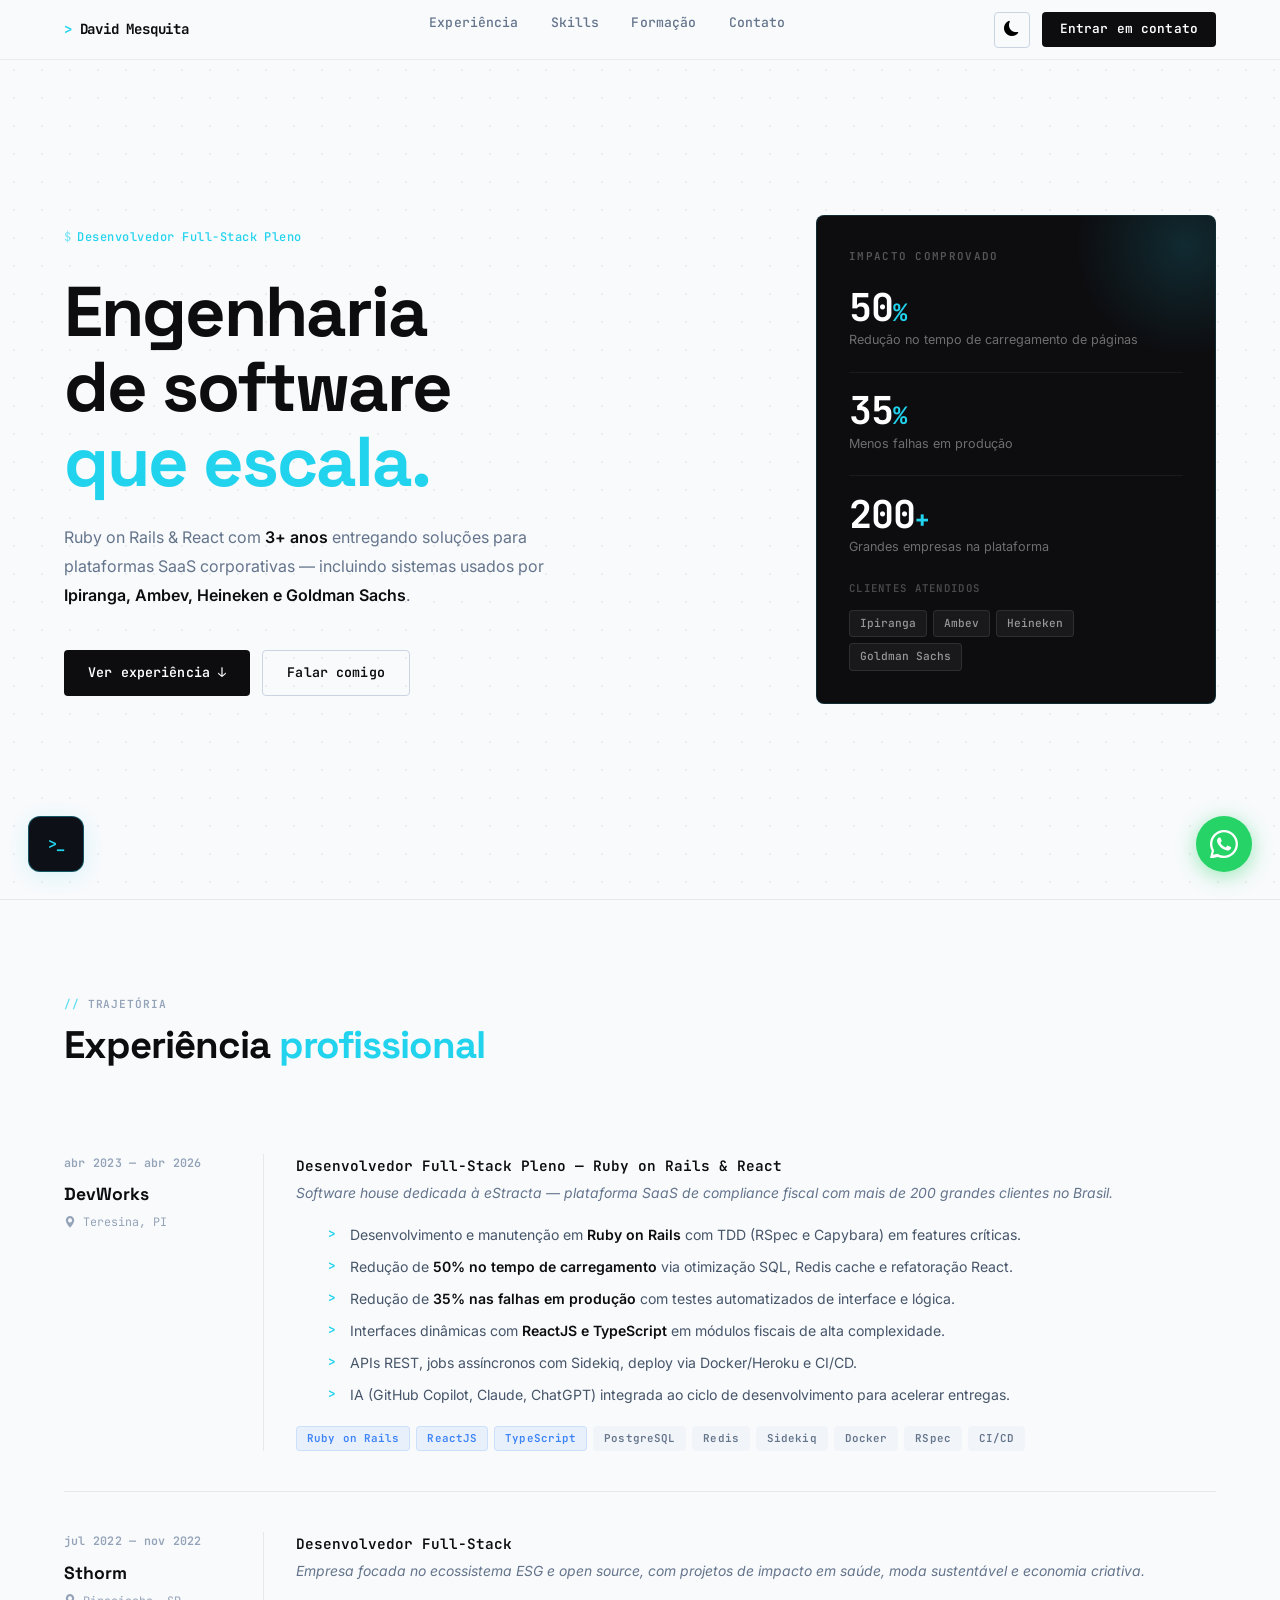
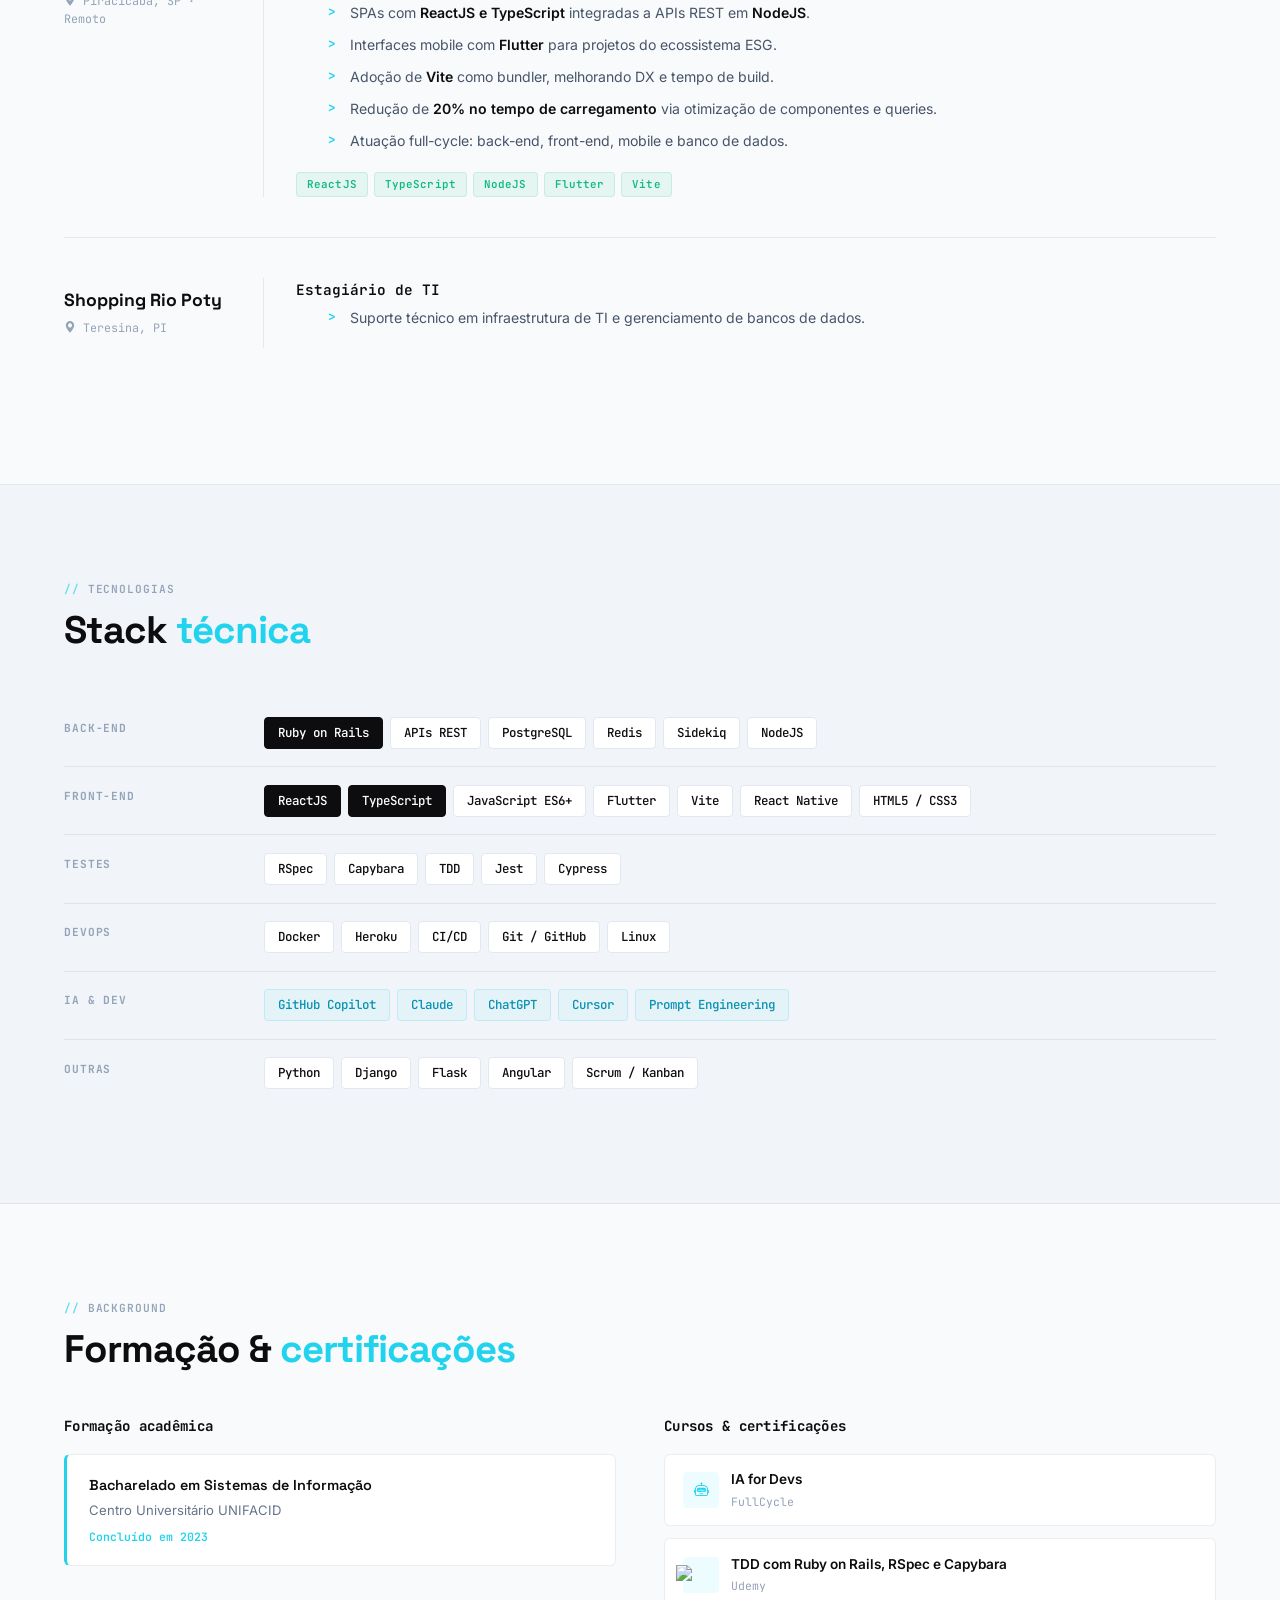
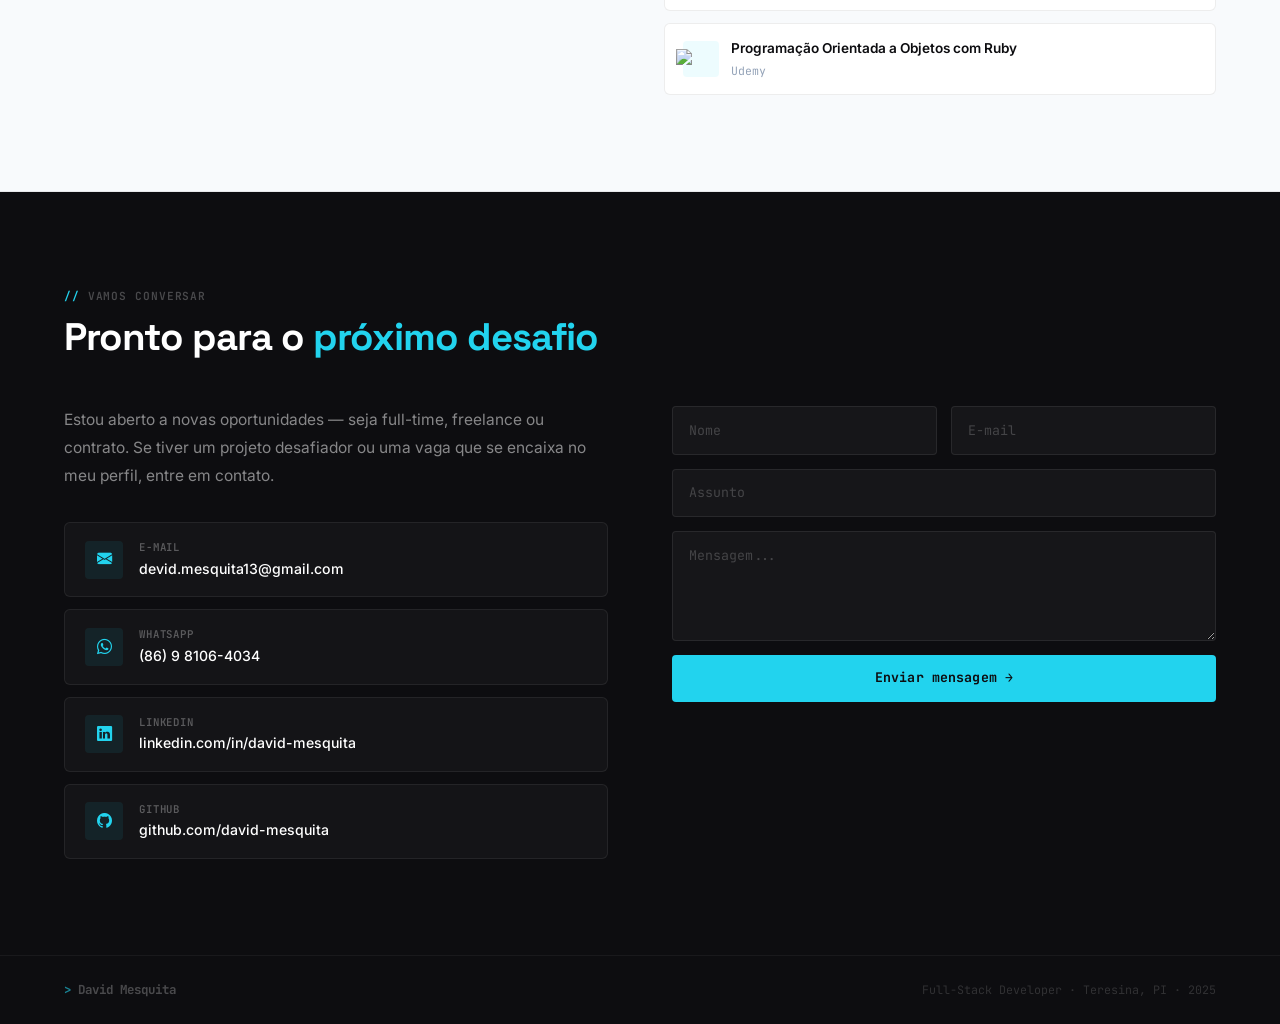
==== commit 1671daad: "change layout and create sub folders" ====
--- a/index.html
+++ b/index.html
@@ -4,10 +4,10 @@
 <meta charset="UTF-8"/>
 <meta name="viewport" content="width=device-width, initial-scale=1.0"/>
 <title>David Mesquita — Full-Stack Developer</title>
-<link href="https://fonts.googleapis.com/css2?family=Playfair+Display:wght@700;900&family=Instrument+Sans:wght@400;500;600&display=swap" rel="stylesheet"/>
+<link href="https://fonts.googleapis.com/css2?family=Space+Grotesk:wght@400;500;600;700&family=JetBrains+Mono:wght@400;500;600;700&family=Inter:wght@400;500;600&display=swap" rel="stylesheet"/>
 <link rel="stylesheet" href="https://cdn.jsdelivr.net/npm/bootstrap@5.3.3/dist/css/bootstrap.min.css"/>
 <link rel="stylesheet" href="https://cdn.jsdelivr.net/npm/bootstrap-icons@1.11.3/font/bootstrap-icons.min.css"/>
-<link rel="stylesheet" href="portfolio-david-mesquita.css"/>
+<link rel="stylesheet" href="css/style.css"/>
 </head>
 <body>
  
@@ -281,11 +281,11 @@
             <div class="cl-icon"><i class="bi bi-whatsapp"></i></div>
             <div><div class="cl-label">WhatsApp</div><div class="cl-value">(86) 9 8106-4034</div></div>
           </a>
-          <a href="https://linkedin.com/in/david-mesquita" target="_blank" class="contact-link">
+          <a href="https://www.linkedin.com/in/david-freitas-a39486201/" target="_blank" class="contact-link">
             <div class="cl-icon"><i class="bi bi-linkedin"></i></div>
             <div><div class="cl-label">LinkedIn</div><div class="cl-value">linkedin.com/in/david-mesquita</div></div>
           </a>
-          <a href="https://github.com/david-mesquita" target="_blank" class="contact-link">
+          <a href="https://github.com/davidmesquita" target="_blank" class="contact-link">
             <div class="cl-icon"><i class="bi bi-github"></i></div>
             <div><div class="cl-label">GitHub</div><div class="cl-value">github.com/david-mesquita</div></div>
           </a>
@@ -316,28 +316,35 @@
   <span class="footer-note">Full-Stack Developer · Teresina, PI · 2025</span>
 </footer>
  
-<script>
-const dmBtn=document.getElementById('dm-toggle');
-const saved=localStorage.getItem('dm');
-if(saved==='1'){document.body.classList.add('dark');dmBtn.innerHTML='<i class="bi bi-sun-fill"></i>'}
-dmBtn.onclick=()=>{
-  const on=document.body.classList.toggle('dark');
-  dmBtn.innerHTML=on?'<i class="bi bi-sun-fill"></i>':'<i class="bi bi-moon-fill"></i>';
-  localStorage.setItem('dm',on?'1':'0');
-};
-const wa=document.getElementById('whatsapp-btn');
-wa.onmouseenter=()=>{wa.style.transform='scale(1.1)';wa.style.boxShadow='0 6px 28px rgba(37,211,102,.6)'};
-wa.onmouseleave=()=>{wa.style.transform='';wa.style.boxShadow='0 4px 20px rgba(37,211,102,.45)'};
-const io=new IntersectionObserver(e=>{e.forEach(x=>{if(x.isIntersecting)x.target.classList.add('in')})},{threshold:0.08});
-document.querySelectorAll('.r,.r2,.r3').forEach(el=>io.observe(el));
-function sendForm(e){
-  e.preventDefault();
-  const b=e.target.querySelector('button');
-  b.textContent='Mensagem enviada ✓';
-  b.style.background='#e6f6f1';b.style.color='#00875A';
-  setTimeout(()=>{b.textContent='Enviar mensagem →';b.style.background='';b.style.color='';e.target.reset();},3500);
-}
-</script>
+<!-- Terminal Button -->
+<button id="term-btn" title="Abrir terminal">
+  <span class="term-btn-icon">&gt;_</span>
+</button>
+
+<!-- Terminal Overlay -->
+<div id="terminal" class="term-hidden">
+  <div class="term-bar">
+    <div class="term-dots">
+      <span class="td td-red"></span>
+      <span class="td td-yellow"></span>
+      <span class="td td-green"></span>
+    </div>
+    <span class="term-title">david@portfolio:~</span>
+    <button class="term-close" id="term-close" title="Fechar">×</button>
+  </div>
+  <div class="term-body" id="term-body">
+    <div class="term-line term-info">Bem-vindo ao portfólio de <span class="term-hl">David Mesquita</span>. 👨‍💻</div>
+    <div class="term-line term-muted">Digite <span class="term-hl">help</span> para ver os comandos disponíveis.</div>
+  </div>
+  <div class="term-input-row">
+    <span class="term-prompt">david@portfolio:~$&nbsp;</span>
+    <input id="term-input" type="text" autocomplete="off" spellcheck="false" placeholder="digite um comando..."/>
+  </div>
+</div>
+
+<script src="js/main.js" defer></script>
+<script src="js/terminal.js" defer></script>
+
 <script src="https://cdn.jsdelivr.net/npm/bootstrap@5.3.3/dist/js/bootstrap.bundle.min.js"></script>
 </body>
 </html>
--- a/css/style.css
+++ b/css/style.css
@@ -0,0 +1,428 @@
+*,*::before,*::after{box-sizing:border-box;margin:0;padding:0}
+:root{
+  --ink:#0D0D10;
+  --ink2:#16161A;
+  --ink3:#1E1E24;
+  --wire:#E2E8F0;
+  --wire2:#CBD5E1;
+  --wire3:rgba(0,0,0,0.07);
+  --accent:#22D3EE;
+  --accent-dim:rgba(34,211,238,0.08);
+  --accent-glow:rgba(34,211,238,0.18);
+  --blue:#3B82F6;
+  --blue-light:#EFF6FF;
+  --green:#10B981;
+  --green-light:#ECFDF5;
+  --amber:#D97706;
+  --amber-light:#FFFBEB;
+  --head:'Space Grotesk',sans-serif;
+  --mono:'JetBrains Mono',monospace;
+  --body:'Inter',sans-serif;
+  --r:4px;
+}
+html{scroll-behavior:smooth}
+body{background:#F8FAFC;color:var(--ink);font-family:var(--body);font-size:16px;line-height:1.6;-webkit-font-smoothing:antialiased;transition:background .3s,color .3s}
+
+/* dark mode */
+body.dark{background:#0D1117;color:#E6EDF3}
+body.dark nav{background:rgba(13,17,23,0.95);border-bottom-color:rgba(255,255,255,0.06)}
+body.dark .nav-name{color:#E6EDF3}
+body.dark .nav-links a{color:#7D8590}
+body.dark .nav-links a:hover{color:#E6EDF3}
+body.dark .nav-cta{background:var(--accent);color:#0D1117}
+body.dark #hero{background:#0D1117}
+body.dark h1,body.dark h2{color:#E6EDF3}
+body.dark .hero-desc{color:#7D8590}
+body.dark .hero-desc strong{color:#E6EDF3}
+body.dark .btn-ghost{color:#E6EDF3;border-color:rgba(255,255,255,0.12)}
+body.dark .btn-ghost:hover{border-color:var(--accent);color:var(--accent)}
+body.dark #experiencia,body.dark #formacao{background:#0D1117}
+body.dark #habilidades{background:#090D13}
+body.dark .exp-left{border-right-color:rgba(255,255,255,0.06)}
+body.dark .exp-row:not(:last-child){border-bottom-color:rgba(255,255,255,0.06)}
+body.dark .exp-co{color:#E6EDF3}
+body.dark .exp-role{color:#E6EDF3}
+body.dark .exp-period{color:#7D8590}
+body.dark .exp-loc{color:#7D8590}
+body.dark .exp-about{color:#7D8590;font-style:italic}
+body.dark .exp-points li{color:#8B949E}
+body.dark .exp-points li strong{color:#E6EDF3}
+body.dark .chip{background:rgba(255,255,255,0.05);color:#8B949E;border-color:rgba(255,255,255,0.08)}
+body.dark .chip.blue{background:rgba(59,130,246,0.12);color:#79B8FF}
+body.dark .chip.green{background:rgba(16,185,129,0.12);color:#3DCF8E}
+body.dark .skills-table tr{border-bottom-color:rgba(255,255,255,0.06)}
+body.dark .skills-table tr:hover{background:rgba(255,255,255,0.02)}
+body.dark .sk-cat{color:#7D8590}
+body.dark .sk-tag{background:#161B22;border-color:rgba(255,255,255,0.08);color:#C9D1D9}
+body.dark .sk-tag:hover{border-color:var(--accent);color:var(--accent)}
+body.dark .sk-tag.highlight{background:var(--accent);color:#0D1117;border-color:var(--accent)}
+body.dark .sk-tag.ai-tag{background:rgba(34,211,238,0.1);color:var(--accent);border-color:rgba(34,211,238,0.2)}
+body.dark .sec-label{color:#7D8590}
+body.dark .edu-item{background:#161B22;border-color:rgba(255,255,255,0.06);border-left-color:var(--accent)}
+body.dark .cert-item{background:#161B22;border-color:rgba(255,255,255,0.06)}
+body.dark .edu-block h3{color:#E6EDF3}
+body.dark .edu-degree{color:#E6EDF3}
+body.dark .edu-school{color:#7D8590}
+body.dark .cert-source{color:#7D8590}
+body.dark .cert-name{color:#E6EDF3}
+body.dark .cert-icon{background:rgba(34,211,238,0.08);color:var(--accent)}
+body.dark .edu-certs-grid .edu-year{color:var(--accent)}
+body.dark .dm-btn{border-color:rgba(255,255,255,0.12);background:rgba(255,255,255,0.04);color:#E6EDF3}
+body.dark .dm-btn:hover{border-color:var(--accent);color:var(--accent)}
+body.dark .cl-icon{color:var(--accent)}
+body.dark #hero::after{background-image:radial-gradient(circle,rgba(255,255,255,0.04) 1px,transparent 1px)}
+
+/* toggle btn */
+.dm-btn{
+  width:36px;height:36px;border-radius:var(--r);
+  background:transparent;border:1.5px solid #CBD5E1;
+  display:flex;align-items:center;justify-content:center;
+  cursor:pointer;transition:all .18s;font-size:.95rem;flex-shrink:0;
+}
+.dm-btn:hover{border-color:var(--accent);color:var(--accent);background:var(--accent-dim)}
+
+/* nav */
+nav{
+  position:fixed;top:0;left:0;right:0;z-index:200;
+  display:flex;align-items:center;justify-content:space-between;
+  padding:0 5%;height:60px;
+  background:rgba(248,250,252,0.92);
+  backdrop-filter:blur(20px);
+  border-bottom:1px solid rgba(0,0,0,0.06);
+}
+.nav-name{font-family:var(--mono);font-size:.88rem;font-weight:700;letter-spacing:-0.2px;color:var(--ink)}
+.nav-name::before{content:'> ';color:var(--accent);font-family:var(--mono)}
+.nav-links{display:flex;gap:2rem;list-style:none}
+.nav-links a{color:#64748B;text-decoration:none;font-size:0.82rem;font-weight:500;letter-spacing:0.01em;transition:color .2s;font-family:var(--mono)}
+.nav-links a:hover{color:var(--ink)}
+.nav-actions{display:flex;align-items:center;gap:.75rem}
+.nav-cta{
+  padding:7px 18px;border-radius:var(--r);
+  background:var(--ink);color:#fff;
+  font-size:0.8rem;font-weight:600;
+  text-decoration:none;letter-spacing:0.01em;
+  transition:all .2s;font-family:var(--mono);
+}
+.nav-cta:hover{background:var(--accent);color:var(--ink)}
+
+/* hero */
+#hero{
+  min-height:100vh;display:flex;align-items:center;
+  padding:100px 5% 80px;
+  background:#F8FAFC;
+  border-bottom:1px solid var(--wire3);
+  position:relative;overflow:hidden;
+}
+#hero::after{
+  content:'';position:absolute;inset:0;
+  background-image:radial-gradient(circle,rgba(0,0,0,0.055) 1px,transparent 1px);
+  background-size:28px 28px;
+  pointer-events:none;z-index:0;
+}
+.hero-inner{max-width:1200px;margin:0 auto;width:100%;display:grid;grid-template-columns:1fr 400px;gap:5rem;align-items:center;position:relative;z-index:1}
+.hero-tag{
+  display:inline-flex;align-items:center;gap:6px;
+  font-size:0.75rem;font-weight:500;letter-spacing:0.04em;
+  color:var(--accent);margin-bottom:1.75rem;
+  font-family:var(--mono);
+}
+.hero-tag::before{content:'$ ';color:var(--accent);opacity:.55}
+h1{
+  font-family:var(--head);
+  font-size:clamp(3rem,5.5vw,4.6rem);
+  font-weight:700;line-height:1.06;
+  letter-spacing:-2px;color:var(--ink);
+  margin-bottom:1.5rem;
+}
+h1 em{font-style:normal;color:var(--accent)}
+.hero-desc{
+  font-size:1rem;color:#64748B;line-height:1.8;
+  max-width:480px;margin-bottom:2.5rem;font-weight:400;
+}
+.hero-desc strong{color:var(--ink);font-weight:600}
+.hero-actions{display:flex;gap:.75rem;flex-wrap:wrap}
+.btn{
+  display:inline-flex;align-items:center;gap:8px;
+  padding:.75rem 1.5rem;border-radius:var(--r);
+  font-family:var(--mono);font-size:.83rem;font-weight:600;
+  text-decoration:none;transition:all .18s;cursor:pointer;border:none;
+  letter-spacing:0.01em;
+}
+.btn-dark{background:var(--ink);color:#fff}
+.btn-dark:hover{background:var(--accent);color:var(--ink);transform:translateY(-1px);box-shadow:0 4px 20px var(--accent-glow)}
+.btn-ghost{background:transparent;color:var(--ink);border:1.5px solid #CBD5E1}
+.btn-ghost:hover{border-color:var(--accent);color:var(--accent);transform:translateY(-1px)}
+
+.hero-card{
+  background:var(--ink);border-radius:8px;
+  padding:2rem;position:relative;overflow:hidden;
+  border:1px solid rgba(34,211,238,0.15);
+}
+.hero-card::before{
+  content:'';position:absolute;top:-80px;right:-80px;
+  width:220px;height:220px;border-radius:50%;
+  background:radial-gradient(circle,rgba(34,211,238,.15) 0%,transparent 70%);
+  pointer-events:none;
+}
+.hc-label{font-size:.68rem;font-weight:600;letter-spacing:.12em;text-transform:uppercase;color:rgba(255,255,255,.3);margin-bottom:1.5rem;font-family:var(--mono)}
+.hc-stat{margin-bottom:1.4rem}
+.hc-stat:last-of-type{margin-bottom:0}
+.hc-num{font-family:var(--mono);font-size:2.4rem;font-weight:700;color:#fff;line-height:1;letter-spacing:-1px}
+.hc-num span{color:var(--accent);font-size:1.5rem}
+.hc-desc{font-size:.79rem;color:rgba(255,255,255,.4);margin-top:.25rem;line-height:1.45}
+.hc-divider{height:1px;background:rgba(255,255,255,.06);margin:1.2rem 0}
+.hc-companies{margin-top:1.5rem}
+.hc-co-label{font-size:.67rem;font-weight:600;letter-spacing:.12em;text-transform:uppercase;color:rgba(255,255,255,.25);margin-bottom:.75rem;font-family:var(--mono)}
+.hc-co-list{display:flex;flex-wrap:wrap;gap:6px}
+.hc-co-chip{
+  font-size:.7rem;font-weight:500;
+  padding:4px 10px;border-radius:var(--r);
+  background:rgba(255,255,255,.05);
+  border:1px solid rgba(255,255,255,.09);
+  color:rgba(255,255,255,.55);
+  font-family:var(--mono);
+}
+
+/* sections */
+.section-wrap{max-width:1200px;margin:0 auto}
+section{padding:6rem 5%;border-bottom:1px solid var(--wire3)}
+.sec-label{font-size:.7rem;font-weight:600;letter-spacing:.08em;text-transform:uppercase;color:#94A3B8;margin-bottom:.6rem;font-family:var(--mono)}
+.sec-label::before{content:'// ';color:var(--accent);opacity:.7}
+h2{font-family:var(--head);font-size:clamp(1.8rem,3vw,2.5rem);font-weight:700;letter-spacing:-1px;line-height:1.1;margin-bottom:3rem}
+h2 em{font-style:normal;color:var(--accent)}
+
+/* experience */
+#experiencia{background:#F8FAFC}
+.exp-grid{display:flex;flex-direction:column}
+.exp-row{
+  display:grid;grid-template-columns:200px 1fr;
+  padding:2.5rem 0;
+}
+.exp-row:not(:last-child){border-bottom:1px solid var(--wire3)}
+.exp-left{padding-right:2rem;border-right:1px solid var(--wire3)}
+.exp-period{font-size:.73rem;font-weight:600;color:#94A3B8;letter-spacing:.02em;margin-bottom:.5rem;font-family:var(--mono)}
+.exp-co{font-family:var(--head);font-size:1.1rem;font-weight:700;color:var(--ink);margin-bottom:.3rem}
+.exp-loc{font-size:.73rem;color:#94A3B8;font-family:var(--mono)}
+.exp-right{padding-left:2rem}
+.exp-role{font-size:.9rem;font-weight:600;color:var(--ink);margin-bottom:.3rem;font-family:var(--mono)}
+.exp-about{font-size:.87rem;color:#64748B;font-style:italic;margin-bottom:1.2rem;line-height:1.6}
+.exp-points{list-style:none;display:flex;flex-direction:column;gap:.55rem;margin-bottom:1.2rem}
+.exp-points li{font-size:.88rem;color:#475569;padding-left:1.4rem;position:relative;line-height:1.65}
+.exp-points li::before{content:'>';position:absolute;left:0;color:var(--accent);font-family:var(--mono);font-size:.8rem;font-weight:700}
+.exp-points li strong{color:var(--ink);font-weight:600}
+.exp-chips{display:flex;flex-wrap:wrap;gap:6px}
+.chip{font-size:.68rem;font-weight:600;padding:3px 10px;border-radius:var(--r);background:#F1F5F9;color:#64748B;letter-spacing:.01em;font-family:var(--mono);border:1px solid transparent}
+.chip.blue{background:rgba(59,130,246,.08);color:var(--blue);border-color:rgba(59,130,246,.15)}
+.chip.green{background:rgba(16,185,129,.08);color:var(--green);border-color:rgba(16,185,129,.15)}
+
+/* skills */
+#habilidades{background:#F1F5F9}
+.skills-table{width:100%;border-collapse:collapse}
+.skills-table tr{border-bottom:1px solid var(--wire3);transition:background .15s}
+.skills-table tr:last-child{border-bottom:none}
+.skills-table tr:hover{background:rgba(0,0,0,.02)}
+.skills-table td{padding:1.1rem 0;vertical-align:top}
+.skills-table td:first-child{width:200px;padding-right:2rem}
+.sk-cat{font-size:.7rem;font-weight:700;color:#94A3B8;letter-spacing:.08em;text-transform:uppercase;padding-top:.2rem;font-family:var(--mono)}
+.sk-tags{display:flex;flex-wrap:wrap;gap:7px}
+.sk-tag{font-size:.78rem;font-weight:500;color:var(--ink);padding:5px 13px;border-radius:var(--r);background:#fff;border:1px solid #E2E8F0;transition:all .15s;font-family:var(--mono)}
+.sk-tag:hover{border-color:var(--accent);color:var(--accent)}
+.sk-tag.highlight{background:var(--ink);color:#fff;border-color:var(--ink)}
+.sk-tag.highlight:hover{background:var(--accent);color:var(--ink);border-color:var(--accent)}
+.sk-tag.ai-tag{background:rgba(34,211,238,.06);color:#0891B2;border-color:rgba(34,211,238,.2)}
+
+/* education */
+#formacao{background:#F8FAFC}
+.edu-certs-grid{display:grid;grid-template-columns:1fr 1fr;gap:3rem}
+.edu-block h3{font-family:var(--mono);font-size:.88rem;font-weight:700;margin-bottom:1.2rem;color:var(--ink);letter-spacing:.02em}
+.edu-item{padding:1.2rem 1.4rem;border-radius:6px;border:1px solid var(--wire3);margin-bottom:.75rem;background:#fff;border-left:3px solid var(--accent)}
+.edu-degree{font-weight:600;font-size:.9rem;color:var(--ink);font-family:var(--head)}
+.edu-school{font-size:.82rem;color:#64748B;margin-top:.2rem}
+.edu-year{font-size:.72rem;font-weight:600;color:var(--accent);margin-top:.4rem;font-family:var(--mono)}
+.cert-list{display:flex;flex-direction:column;gap:.75rem}
+.cert-item{display:flex;align-items:center;gap:.75rem;padding:.9rem 1.1rem;border-radius:6px;border:1px solid var(--wire3);background:#fff}
+.cert-icon{width:36px;height:36px;border-radius:var(--r);background:rgba(34,211,238,.08);display:flex;align-items:center;justify-content:center;font-size:.9rem;flex-shrink:0;color:var(--accent)}
+.cert-brand-img{height:20px;width:auto;object-fit:contain;display:block}
+.cert-name{font-size:.85rem;font-weight:600;color:var(--ink)}
+.cert-source{font-size:.72rem;color:#94A3B8;margin-top:.1rem;font-family:var(--mono)}
+
+/* contact */
+#contato{background:var(--ink);border-bottom:none}
+#contato .sec-label{color:rgba(255,255,255,.25)}
+#contato .sec-label::before{color:var(--accent);opacity:1}
+#contato h2{color:#fff}
+#contato h2 em{color:var(--accent)}
+.contact-inner{display:grid;grid-template-columns:1fr 1fr;gap:4rem;align-items:start}
+.contact-text{color:rgba(255,255,255,.5);font-size:.97rem;line-height:1.8;margin-bottom:2rem}
+.contact-links{display:flex;flex-direction:column;gap:.75rem}
+.contact-link{
+  display:flex;align-items:center;gap:1rem;
+  padding:1rem 1.25rem;border-radius:6px;
+  background:rgba(255,255,255,.03);border:1px solid rgba(255,255,255,.07);
+  text-decoration:none;color:#fff;transition:all .18s;
+}
+.contact-link:hover{background:rgba(34,211,238,.06);border-color:rgba(34,211,238,.2);transform:translateX(4px)}
+.cl-icon{width:38px;height:38px;border-radius:var(--r);background:rgba(34,211,238,.08);display:flex;align-items:center;justify-content:center;font-size:.95rem;flex-shrink:0;color:var(--accent)}
+.cl-label{font-size:.67rem;color:rgba(255,255,255,.3);letter-spacing:.08em;text-transform:uppercase;font-weight:600;font-family:var(--mono)}
+.cl-value{font-size:.88rem;font-weight:500;margin-top:.1rem}
+.contact-form{display:flex;flex-direction:column;gap:.85rem}
+.cf-row{display:grid;grid-template-columns:1fr 1fr;gap:.85rem}
+.contact-form input,.contact-form textarea{
+  background:rgba(255,255,255,.04);
+  border:1px solid rgba(255,255,255,.08);
+  color:#fff;border-radius:var(--r);
+  padding:.8rem 1rem;font-family:var(--mono);font-size:.83rem;
+  outline:none;transition:border-color .18s;
+}
+.contact-form input:focus,.contact-form textarea:focus{border-color:rgba(34,211,238,.4);box-shadow:0 0 0 3px rgba(34,211,238,.06)}
+.contact-form input::placeholder,.contact-form textarea::placeholder{color:rgba(255,255,255,.2)}
+.contact-form textarea{min-height:110px;resize:vertical}
+.btn-send{background:var(--accent);color:var(--ink);border:none;justify-content:center;font-size:.83rem;padding:.85rem 1.5rem;font-weight:700}
+.btn-send:hover{background:#38BDF8;transform:translateY(-1px);box-shadow:0 4px 20px rgba(34,211,238,.25)}
+
+/* footer */
+footer{padding:1.5rem 5%;display:flex;justify-content:space-between;align-items:center;background:var(--ink);border-top:1px solid rgba(255,255,255,.05)}
+.footer-name{font-family:var(--mono);font-size:.78rem;color:rgba(255,255,255,.25);font-weight:700}
+.footer-name::before{content:'> ';color:var(--accent);opacity:.6}
+.footer-note{font-size:.73rem;color:rgba(255,255,255,.15);font-family:var(--mono)}
+
+/* scroll reveal */
+.r{opacity:0;transform:translateY(20px);transition:opacity .55s ease,transform .55s ease}
+.r.in{opacity:1;transform:none}
+.r2{opacity:0;transform:translateY(20px);transition:opacity .55s .1s ease,transform .55s .1s ease}
+.r2.in{opacity:1;transform:none}
+.r3{opacity:0;transform:translateY(20px);transition:opacity .55s .2s ease,transform .55s .2s ease}
+.r3.in{opacity:1;transform:none}
+
+/* responsive */
+@media(max-width:900px){
+  .hero-inner{grid-template-columns:1fr;gap:2.5rem}
+  .exp-row{grid-template-columns:1fr}
+  .exp-left{border-right:none;border-bottom:1px solid var(--wire3);padding-right:0;padding-bottom:1rem;margin-bottom:1rem}
+  .exp-right{padding-left:0}
+  .edu-certs-grid{grid-template-columns:1fr}
+  .contact-inner{grid-template-columns:1fr}
+  .cf-row{grid-template-columns:1fr}
+  .nav-links{display:none}
+  footer{flex-direction:column;gap:.4rem;text-align:center}
+}
+
+/* whatsapp btn */
+#whatsapp-btn{
+  position:fixed;bottom:28px;right:28px;z-index:999;
+  width:56px;height:56px;border-radius:50%;
+  background:#25D366;color:#fff;
+  display:flex;align-items:center;justify-content:center;
+  box-shadow:0 4px 20px rgba(37,211,102,.45);
+  transition:transform .2s,box-shadow .2s;
+  text-decoration:none;
+}
+
+/* Ã¢â€â‚¬Ã¢â€â‚¬ TERMINAL Ã¢â€â‚¬Ã¢â€â‚¬ */
+#term-btn{
+  position:fixed;bottom:28px;left:28px;z-index:999;
+  width:56px;height:56px;border-radius:12px;
+  background:#0D1117;color:var(--accent);
+  border:1.5px solid rgba(34,211,238,0.35);
+  font-family:var(--mono);font-size:1rem;font-weight:700;
+  cursor:pointer;display:flex;align-items:center;justify-content:center;
+  box-shadow:0 4px 20px rgba(34,211,238,.15);
+  transition:all .2s;
+}
+#term-btn:hover,#term-btn.term-btn-active{
+  background:rgba(34,211,238,.1);
+  border-color:var(--accent);
+  box-shadow:0 4px 28px rgba(34,211,238,.3);
+  transform:translateY(-2px);
+}
+.term-btn-icon{letter-spacing:-.5px;font-size:.95rem}
+
+#terminal{
+  position:fixed;bottom:100px;left:28px;z-index:998;
+  width:min(520px, calc(100vw - 56px));
+  background:#0D1117;
+  border:1px solid rgba(34,211,238,.2);
+  border-radius:10px;
+  box-shadow:0 20px 60px rgba(0,0,0,.55),0 0 0 1px rgba(34,211,238,.05);
+  font-family:var(--mono);font-size:.82rem;
+  transition:opacity .2s, transform .2s;
+  transform-origin:bottom left;
+  overflow:hidden;
+}
+#terminal.term-hidden{opacity:0;transform:scale(.95) translateY(8px);pointer-events:none}
+#terminal.term-open{opacity:1;transform:scale(1) translateY(0);pointer-events:all}
+
+.term-bar{
+  display:flex;align-items:center;gap:.6rem;
+  padding:.55rem .9rem;
+  background:#161B22;
+  border-bottom:1px solid rgba(255,255,255,.06);
+  user-select:none;
+}
+.term-dots{display:flex;gap:6px;align-items:center}
+.td{width:12px;height:12px;border-radius:50%;display:block}
+.td-red{background:#FF5F57}
+.td-yellow{background:#FEBC2E}
+.td-green{background:#28C840}
+.term-title{flex:1;text-align:center;font-size:.73rem;color:rgba(255,255,255,.3);letter-spacing:.02em}
+.term-close{
+  background:transparent;border:none;color:rgba(255,255,255,.3);
+  font-size:1.1rem;cursor:pointer;line-height:1;padding:0 2px;
+  transition:color .15s;
+}
+.term-close:hover{color:#fff}
+
+.term-body{
+  padding:.8rem .9rem .4rem;
+  min-height:160px;max-height:280px;
+  overflow-y:auto;
+  display:flex;flex-direction:column;gap:.3rem;
+  scrollbar-width:thin;scrollbar-color:rgba(34,211,238,.2) transparent;
+}
+.term-line{line-height:1.6;white-space:pre-wrap;word-break:break-word;color:#C9D1D9}
+.term-output{padding-left:.5rem;border-left:2px solid rgba(34,211,238,.2);margin:.1rem 0 .2rem}
+.term-info{color:#8B949E}
+.term-muted{color:#484F58}
+.term-hl{color:var(--accent)}
+.term-ok{color:#3DCF8E}
+.term-err{color:#F85149}
+.term-cmd{color:#E6EDF3}
+.term-prompt-inline{color:var(--accent);user-select:none}
+
+.term-input-row{
+  display:flex;align-items:center;
+  padding:.5rem .9rem .7rem;
+  border-top:1px solid rgba(255,255,255,.05);
+  gap:.3rem;
+}
+.term-prompt{color:var(--accent);white-space:nowrap;user-select:none;font-size:.82rem}
+#term-input{
+  flex:1;background:transparent;border:none;outline:none;
+  color:#E6EDF3;font-family:var(--mono);font-size:.82rem;
+  caret-color:var(--accent);
+}
+#term-input::placeholder{color:rgba(255,255,255,.18)}
+
+@media(max-width:600px){
+  #term-btn{
+    bottom:16px;left:16px;
+    width:48px;height:48px;
+    border-radius:10px;
+    font-size:.85rem;
+  }
+  #terminal{
+    left:0;right:0;bottom:72px;
+    width:100%;
+    border-radius:12px;
+    transform-origin:bottom center;
+    display:flex;flex-direction:column;
+  }
+  #terminal.term-hidden{transform:scale(.95) translateY(10px);opacity:0}
+  #terminal.term-open{transform:scale(1) translateY(0);opacity:1}
+  .term-body{
+    max-height:40vh;
+    flex:1;
+  }
+  #term-input{font-size:16px}
+  .term-prompt{font-size:.78rem}
+}
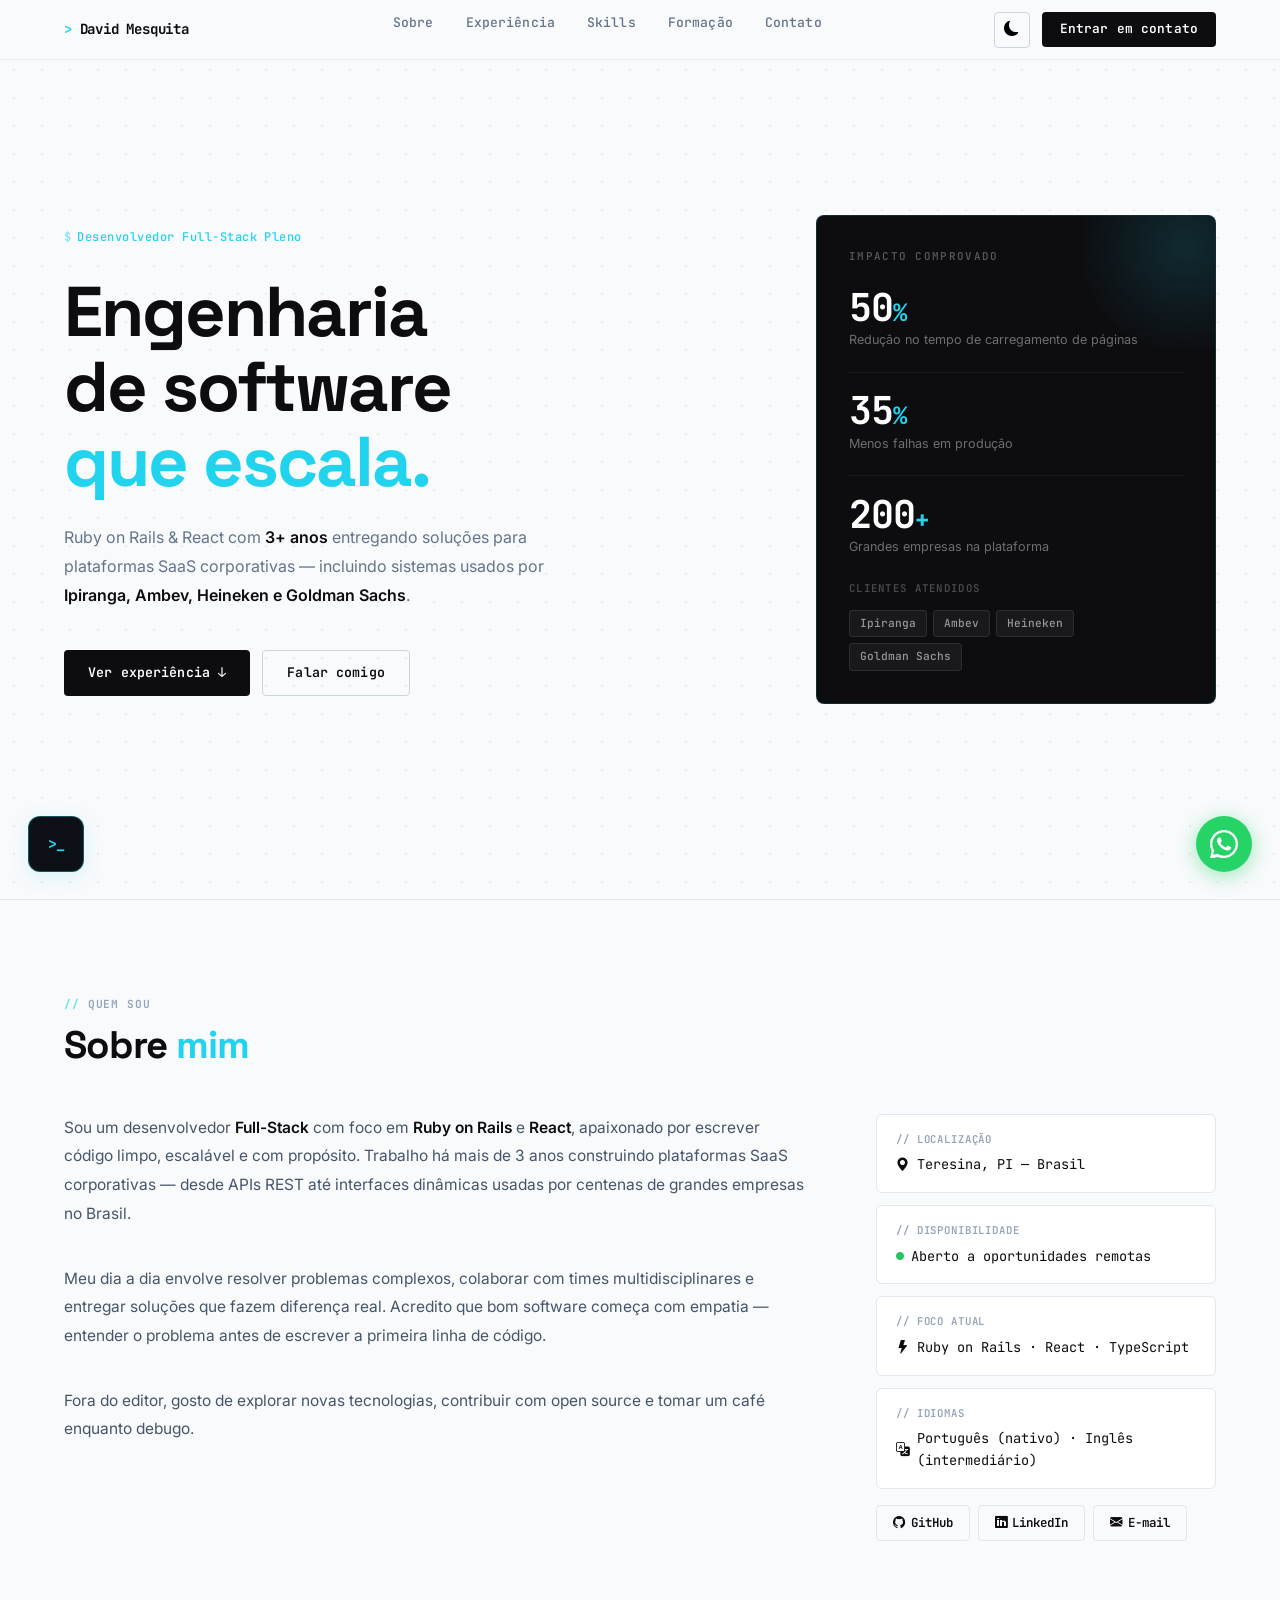
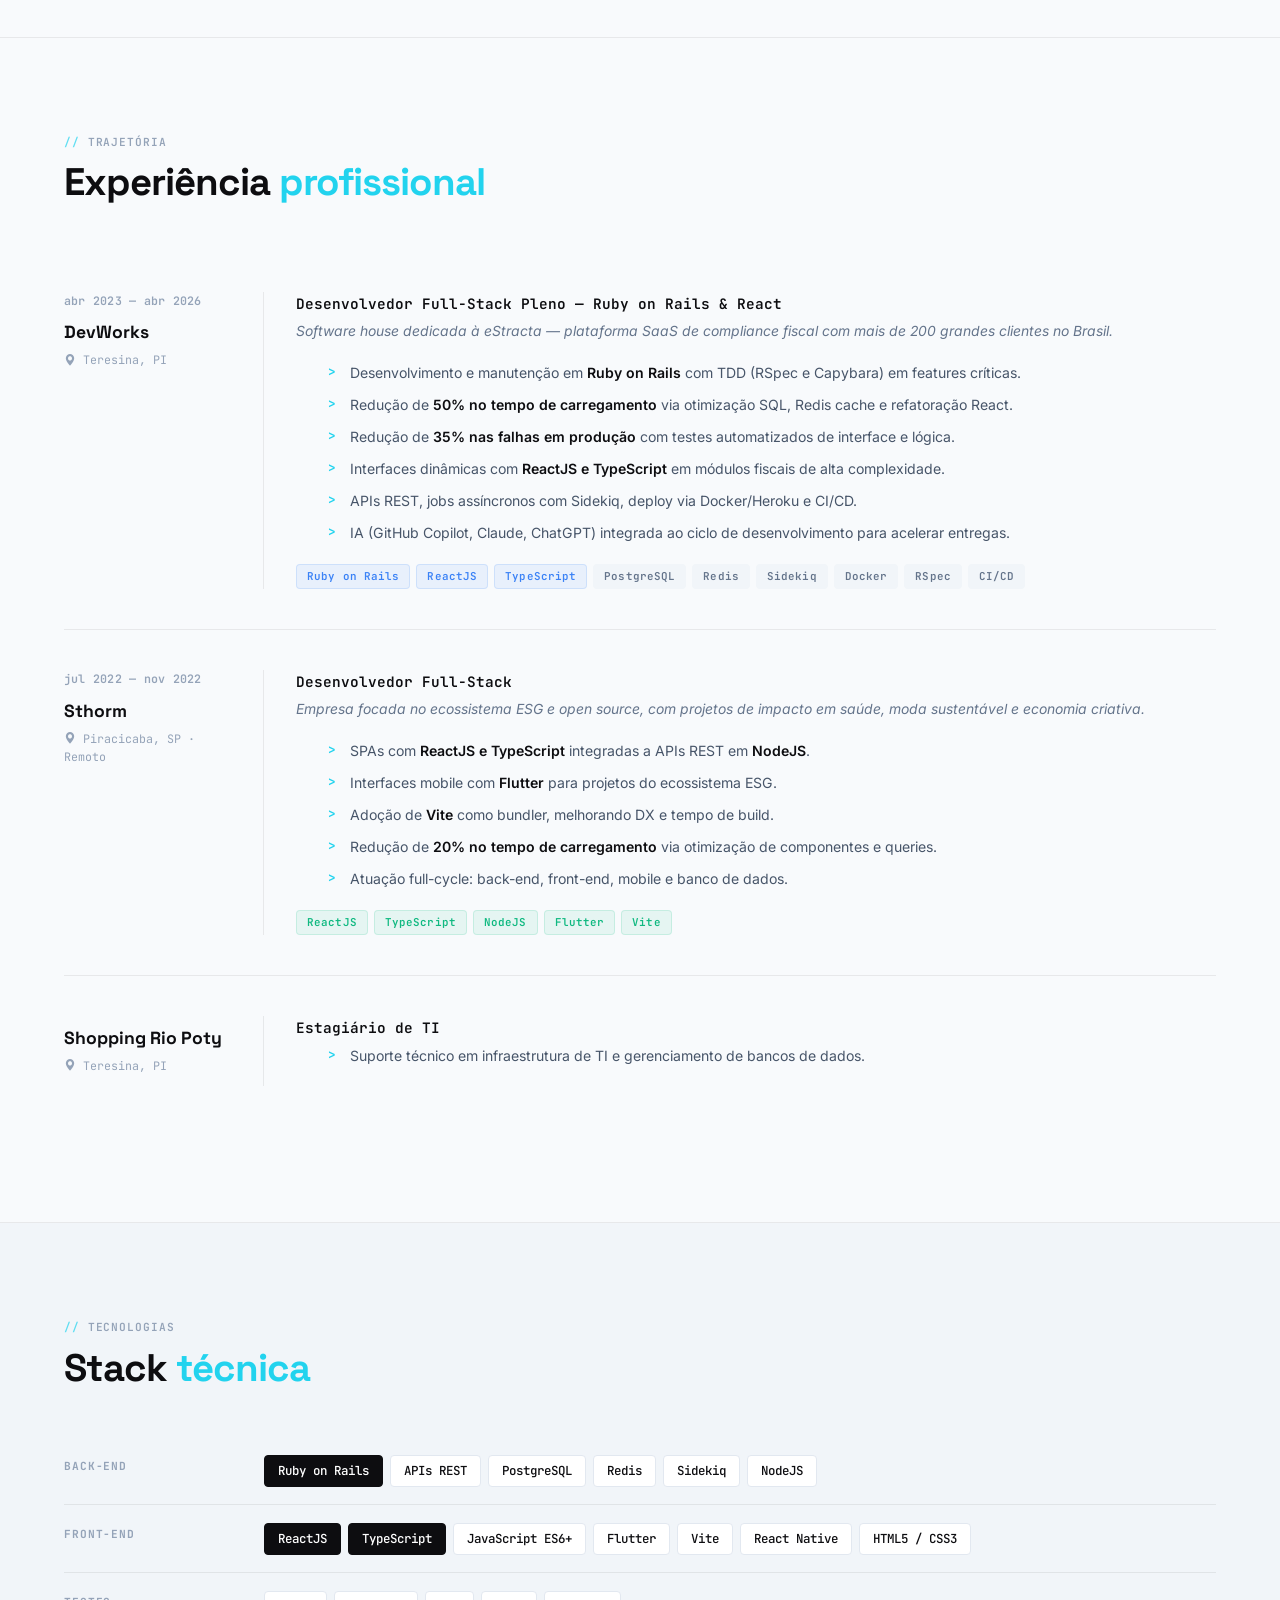
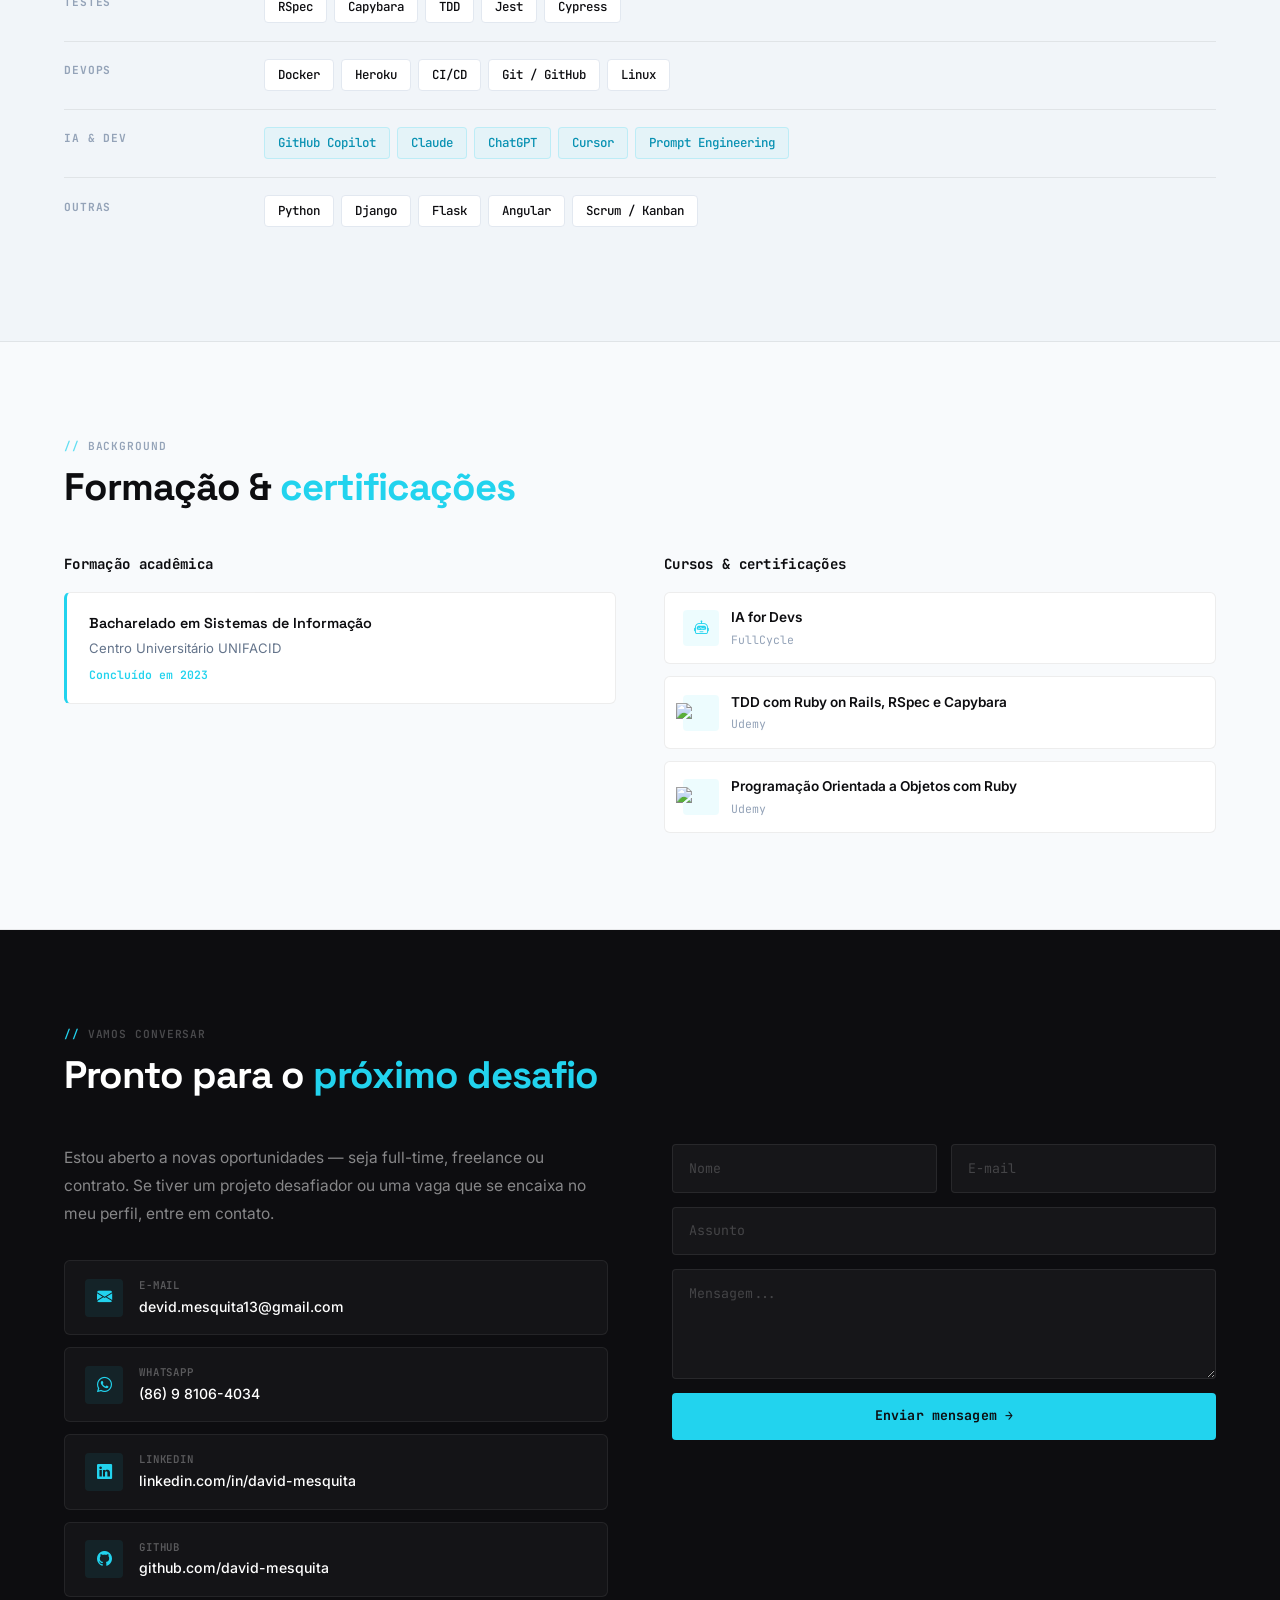
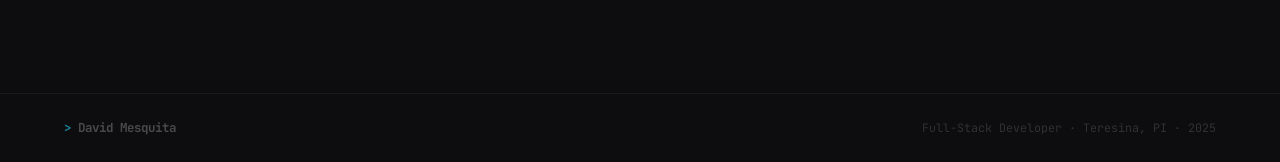
==== commit 5151084d: "add about me session" ====
--- a/index.html
+++ b/index.html
@@ -14,6 +14,7 @@
 <nav>
   <span class="nav-name">David Mesquita</span>
   <ul class="nav-links">
+    <li><a href="#sobre">Sobre</a></li>
     <li><a href="#experiencia">Experiência</a></li>
     <li><a href="#habilidades">Skills</a></li>
     <li><a href="#formacao">Formação</a></li>
@@ -63,6 +64,43 @@
           <span class="hc-co-chip">Ambev</span>
           <span class="hc-co-chip">Heineken</span>
           <span class="hc-co-chip">Goldman Sachs</span>
+        </div>
+      </div>
+    </div>
+  </div>
+</section>
+ 
+<section id="sobre">
+  <div class="section-wrap">
+    <div class="sec-label r">Quem sou</div>
+    <h2 class="r2">Sobre <em>mim</em></h2>
+    <div class="sobre-grid">
+      <div class="sobre-bio r3">
+        <p>Sou um desenvolvedor <strong>Full-Stack</strong> com foco em <strong>Ruby on Rails</strong> e <strong>React</strong>, apaixonado por escrever código limpo, escalável e com propósito. Trabalho há mais de 3 anos construindo plataformas SaaS corporativas — desde APIs REST até interfaces dinâmicas usadas por centenas de grandes empresas no Brasil.</p>
+        <p>Meu dia a dia envolve resolver problemas complexos, colaborar com times multidisciplinares e entregar soluções que fazem diferença real. Acredito que bom software começa com empatia — entender o problema antes de escrever a primeira linha de código.</p>
+        <p>Fora do editor, gosto de explorar novas tecnologias, contribuir com open source e tomar um café enquanto debugo.</p>
+      </div>
+      <div class="sobre-aside r3">
+        <div class="sobre-card">
+          <div class="sobre-card-label">// localização</div>
+          <div class="sobre-card-val"><i class="bi bi-geo-alt-fill"></i> Teresina, PI — Brasil</div>
+        </div>
+        <div class="sobre-card">
+          <div class="sobre-card-label">// disponibilidade</div>
+          <div class="sobre-card-val"><i class="bi bi-circle-fill sobre-status"></i> Aberto a oportunidades remotas</div>
+        </div>
+        <div class="sobre-card">
+          <div class="sobre-card-label">// foco atual</div>
+          <div class="sobre-card-val"><i class="bi bi-lightning-fill"></i> Ruby on Rails · React · TypeScript</div>
+        </div>
+        <div class="sobre-card">
+          <div class="sobre-card-label">// idiomas</div>
+          <div class="sobre-card-val"><i class="bi bi-translate"></i> Português (nativo) · Inglês (intermediário)</div>
+        </div>
+        <div class="sobre-links">
+          <a href="https://github.com/davidmesquita" target="_blank" rel="noopener" class="sobre-link"><i class="bi bi-github"></i> GitHub</a>
+          <a href="https://www.linkedin.com/in/david-freitas-a39486201/" target="_blank" rel="noopener" class="sobre-link"><i class="bi bi-linkedin"></i> LinkedIn</a>
+          <a href="mailto:devid.mesquita13@gmail.com" class="sobre-link"><i class="bi bi-envelope-fill"></i> E-mail</a>
         </div>
       </div>
     </div>
--- a/css/style.css
+++ b/css/style.css
@@ -191,6 +191,67 @@
 h2{font-family:var(--head);font-size:clamp(1.8rem,3vw,2.5rem);font-weight:700;letter-spacing:-1px;line-height:1.1;margin-bottom:3rem}
 h2 em{font-style:normal;color:var(--accent)}
 
+/* sobre */
+#sobre{background:#F8FAFC}
+.sobre-grid{
+  display:grid;
+  grid-template-columns:1fr 340px;
+  gap:4rem;
+  align-items:start;
+}
+.sobre-bio{
+  display:flex;flex-direction:column;gap:1.25rem;
+}
+.sobre-bio p{
+  font-size:.97rem;color:#475569;line-height:1.85;
+}
+.sobre-bio strong{color:var(--ink);font-weight:600}
+.sobre-aside{
+  display:flex;flex-direction:column;gap:.75rem;
+}
+.sobre-card{
+  padding:1rem 1.2rem;
+  background:#fff;
+  border:1px solid var(--wire);
+  border-radius:6px;
+  transition:border-color .2s;
+}
+.sobre-card:hover{border-color:var(--accent)}
+.sobre-card-label{
+  font-size:.67rem;font-weight:600;letter-spacing:.08em;
+  text-transform:uppercase;color:#94A3B8;
+  font-family:var(--mono);margin-bottom:.4rem;
+}
+.sobre-card-label::before{content:'';}
+.sobre-card-val{
+  font-size:.85rem;color:var(--ink);font-family:var(--mono);
+  display:flex;align-items:center;gap:.45rem;
+}
+.sobre-status{color:#22C55E;font-size:.5rem}
+.sobre-links{
+  display:flex;flex-wrap:wrap;gap:.5rem;margin-top:.25rem;
+}
+.sobre-link{
+  display:inline-flex;align-items:center;gap:.35rem;
+  padding:.45rem 1rem;
+  border:1.5px solid var(--wire);
+  border-radius:var(--r);
+  font-family:var(--mono);font-size:.78rem;font-weight:600;
+  color:var(--ink);text-decoration:none;
+  transition:all .18s;
+}
+.sobre-link:hover{border-color:var(--accent);color:var(--accent);background:var(--accent-dim)}
+
+/* dark mode – sobre */
+body.dark #sobre{background:#0D1117}
+body.dark .sobre-bio p{color:#8B949E}
+body.dark .sobre-bio strong{color:#E6EDF3}
+body.dark .sobre-card{background:#161B22;border-color:rgba(255,255,255,0.06)}
+body.dark .sobre-card:hover{border-color:var(--accent)}
+body.dark .sobre-card-val{color:#E6EDF3}
+body.dark .sobre-link{color:#E6EDF3;border-color:rgba(255,255,255,0.1)}
+body.dark .sobre-link:hover{border-color:var(--accent);color:var(--accent)}
+
 /* experience */
 #experiencia{background:#F8FAFC}
 .exp-grid{display:flex;flex-direction:column}
